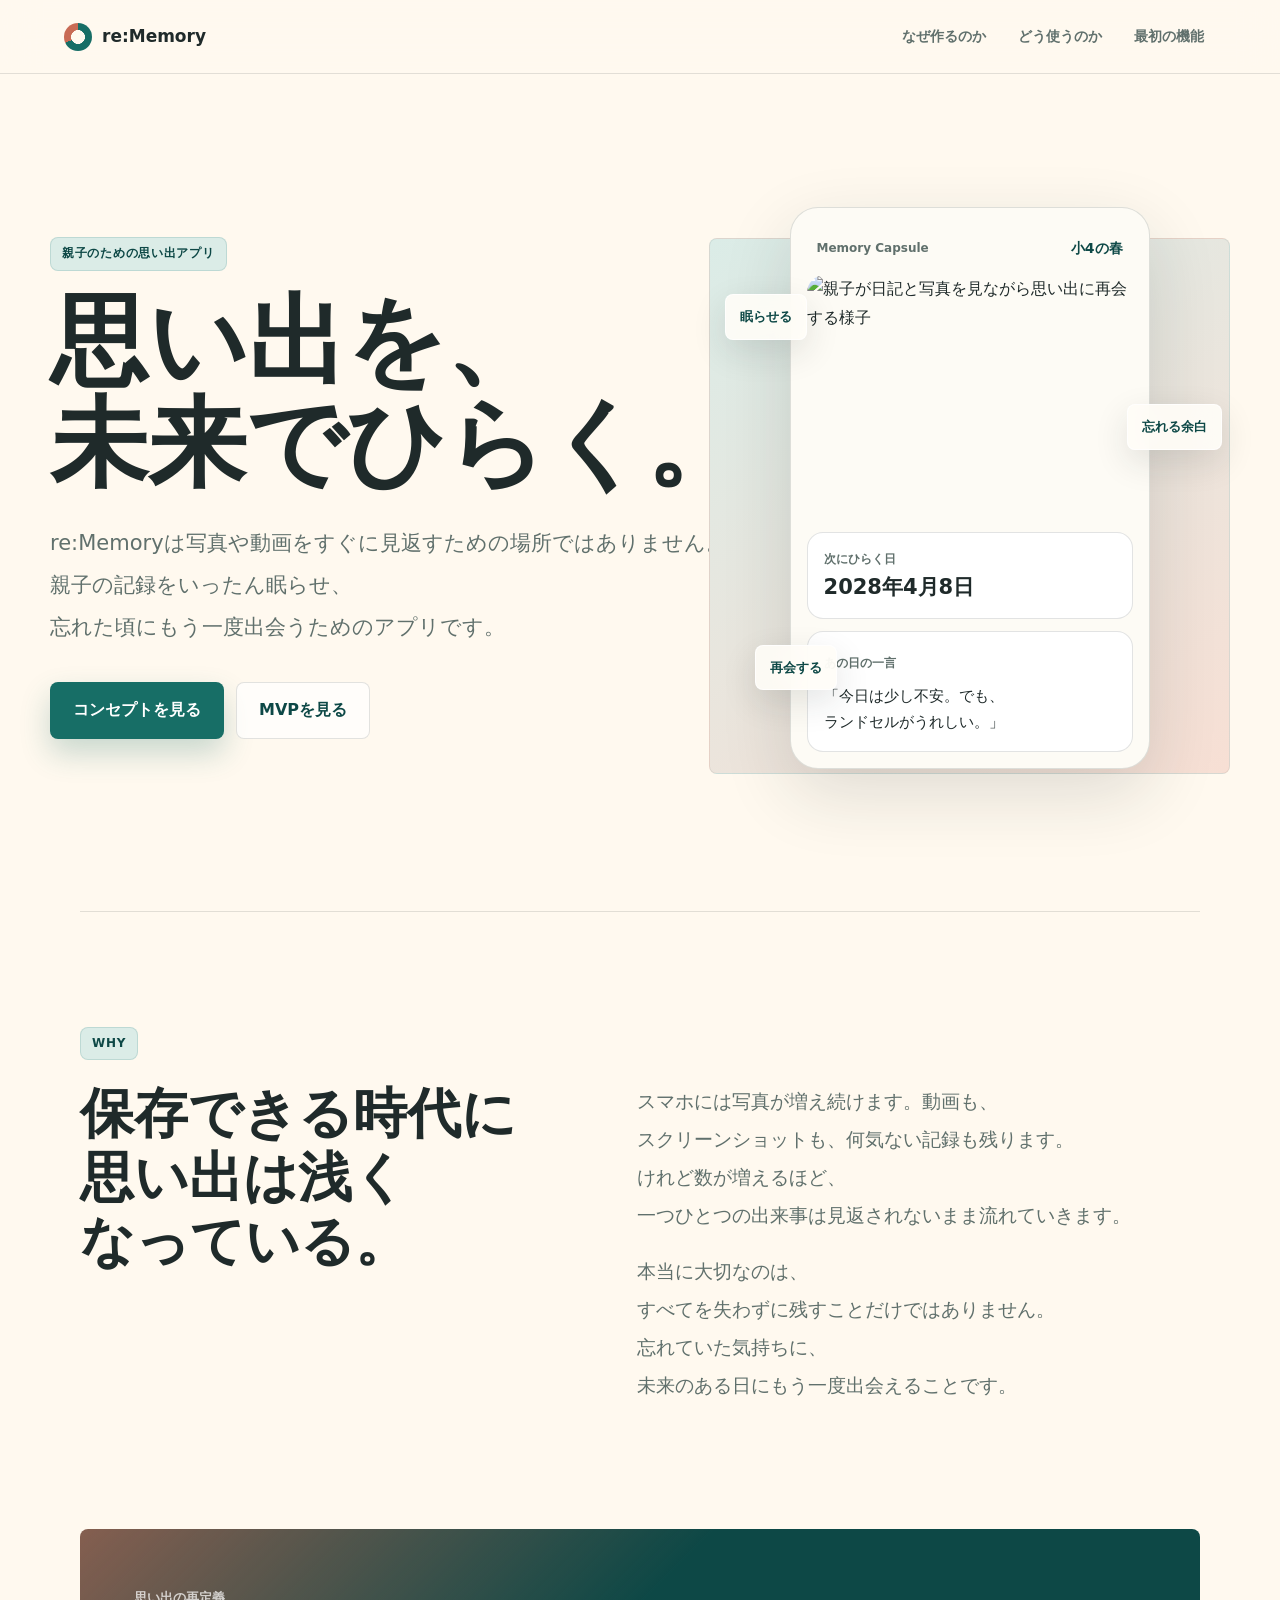
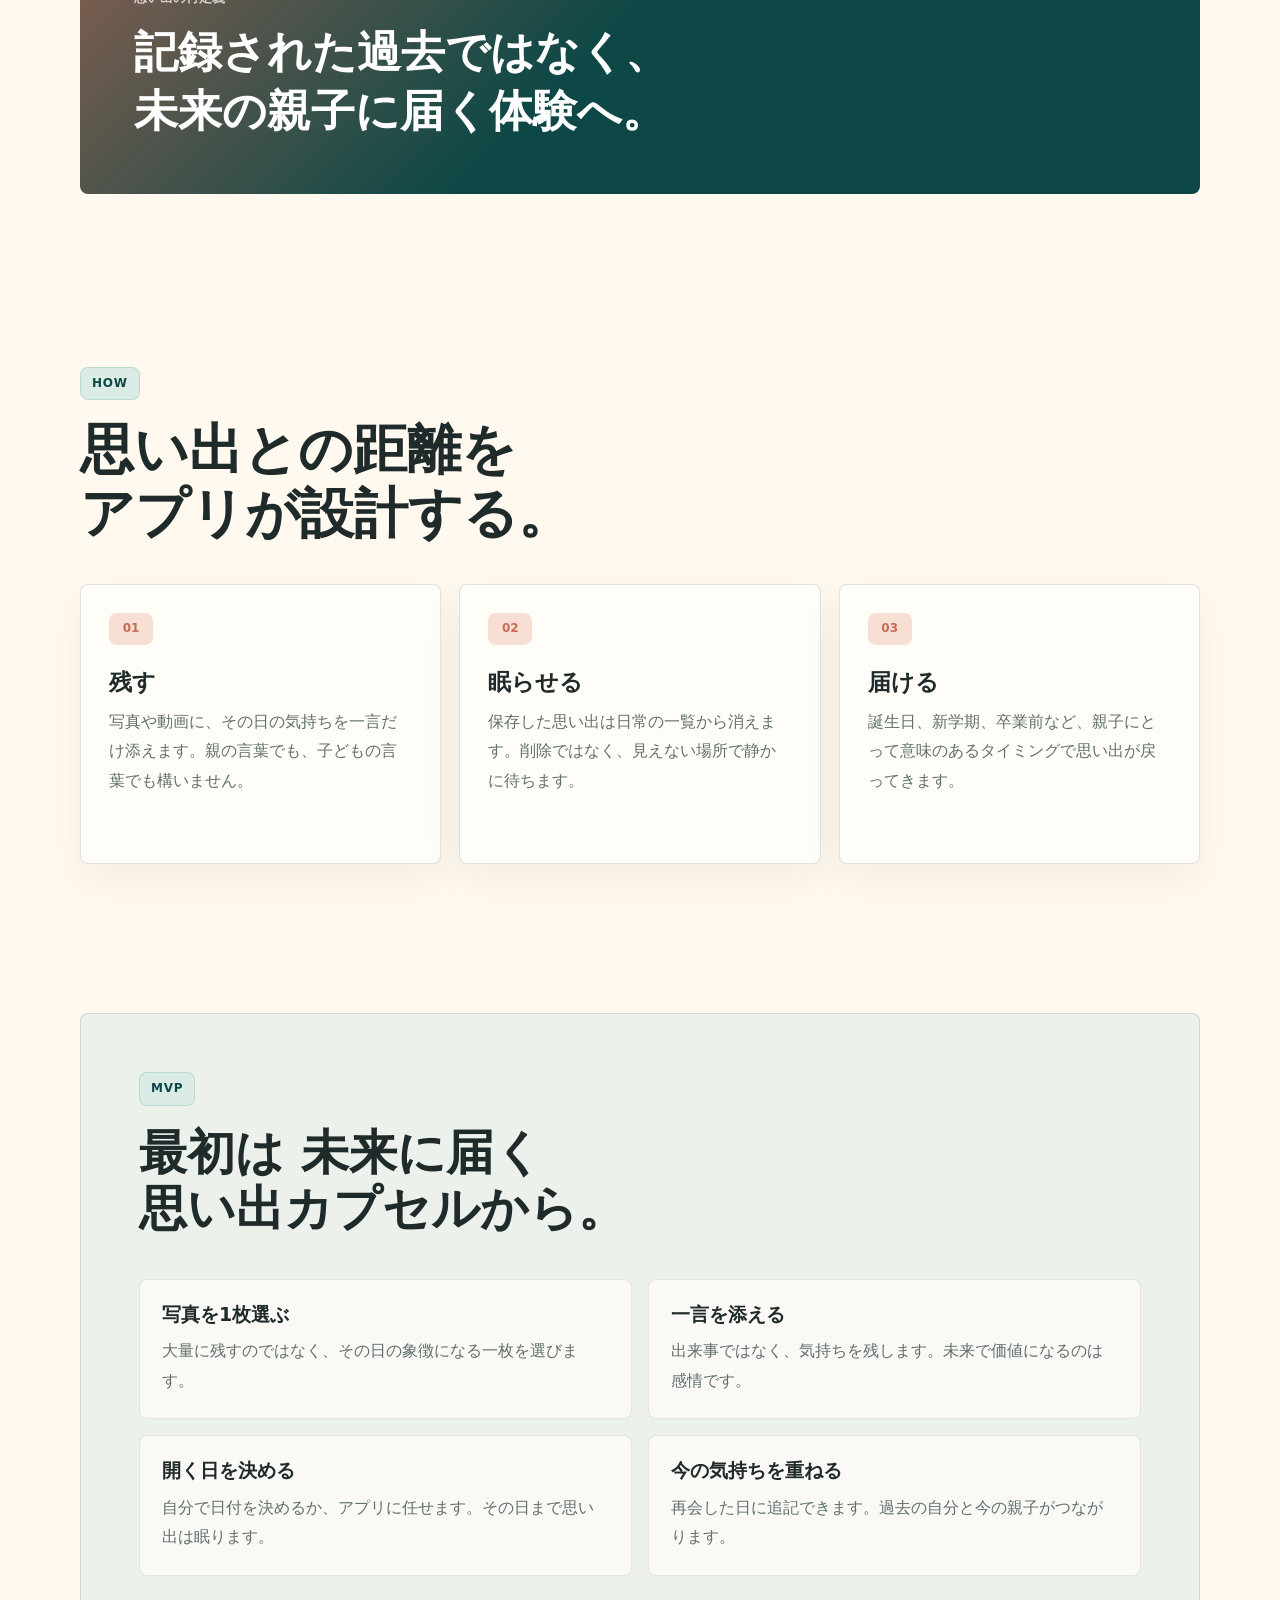
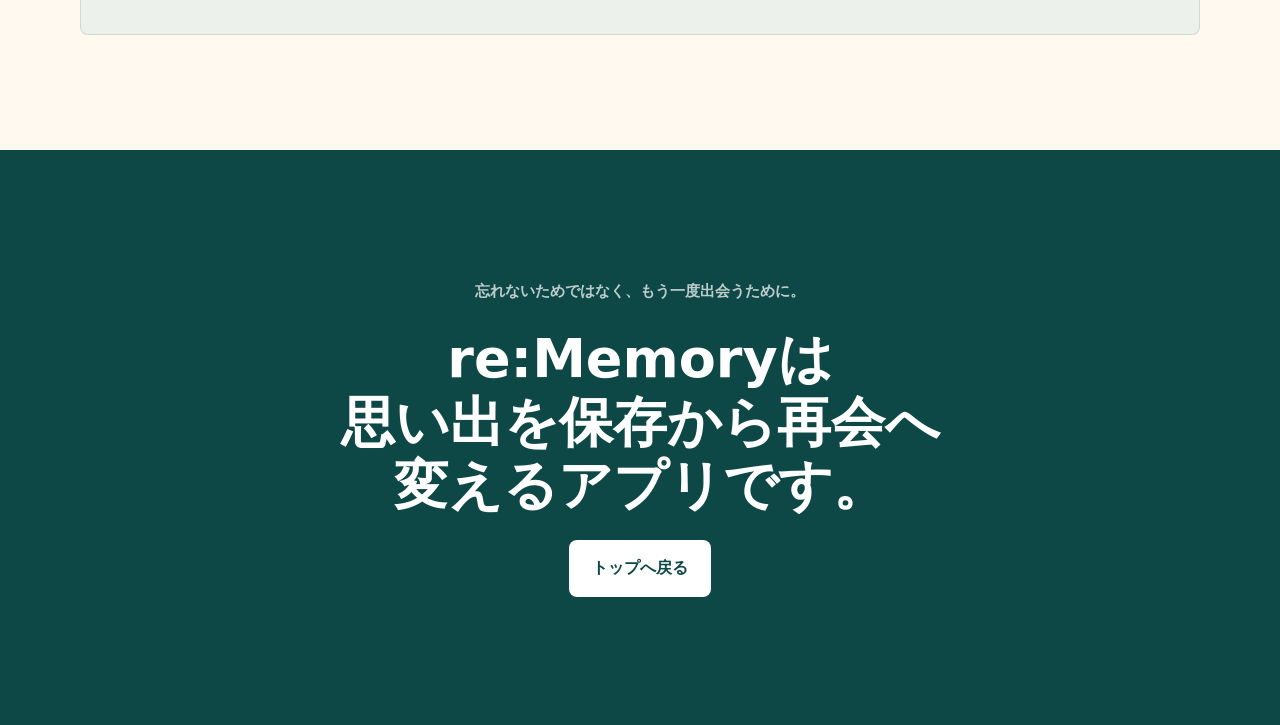
==== index.html @ 0f18cdf5 "Add files via upload" ====
﻿<!doctype html>
<html lang="ja">
  <head>
    <meta charset="utf-8">
    <meta name="viewport" content="width=device-width, initial-scale=1">
    <title>re:Memory | 思い出を、未来でひらく。</title>
    <meta
      name="description"
      content="re:Memoryは、親子の写真や言葉をいったん眠らせ、未来の節目に届ける思い出アプリです。"
    >
    <style>
:root {
  --ink: #1f2a2a;
  --sub: #60706c;
  --paper: #fff9ef;
  --milk: #fffdf8;
  --mist: #edf1eb;
  --line: rgba(31, 42, 42, 0.13);
  --green: #176e66;
  --green-deep: #0d4846;
  --green-soft: #dbece7;
  --clay: #c86b55;
  --clay-soft: #f7dfd4;
  --yellow: #f1c86b;
  --shadow: 0 24px 70px rgba(31, 42, 42, 0.14);
}

* {
  box-sizing: border-box;
}

html {
  scroll-behavior: smooth;
}

body {
  margin: 0;
  color: var(--ink);
  background: var(--paper);
  font-family:
    "Hiragino Kaku Gothic ProN",
    "Yu Gothic",
    "Meiryo",
    system-ui,
    sans-serif;
  line-height: 1.8;
}

a {
  color: inherit;
  text-decoration: none;
}

img {
  display: block;
  width: 100%;
}

p,
h1,
h2,
h3 {
  margin: 0;
  word-break: keep-all;
  line-break: strict;
}

.line {
  display: inline-block;
}

.header {
  position: sticky;
  top: 0;
  z-index: 20;
  display: flex;
  align-items: center;
  justify-content: space-between;
  gap: 24px;
  min-height: 72px;
  padding: 16px clamp(20px, 5vw, 64px);
  background: rgba(255, 249, 239, 0.88);
  border-bottom: 1px solid var(--line);
  backdrop-filter: blur(18px);
}

.logo {
  display: inline-flex;
  align-items: center;
  gap: 10px;
  font-size: 17px;
  font-weight: 850;
}

.logo-symbol {
  width: 28px;
  height: 28px;
  background:
    radial-gradient(circle at center, var(--paper) 34%, transparent 36%),
    conic-gradient(var(--green) 0 68%, var(--clay) 68% 100%);
  border-radius: 50%;
}

.nav {
  display: flex;
  gap: 8px;
  color: var(--sub);
  font-size: 14px;
  font-weight: 750;
}

.nav a {
  padding: 8px 12px;
  border-radius: 8px;
}

.nav a:hover {
  color: var(--green-deep);
  background: rgba(23, 110, 102, 0.08);
}

.hero {
  display: grid;
  grid-template-columns: minmax(0, 0.95fr) minmax(360px, 0.85fr);
  gap: clamp(42px, 6vw, 88px);
  align-items: center;
  width: min(1180px, calc(100% - 40px));
  min-height: calc(100vh - 72px);
  margin: 0 auto;
  padding: clamp(54px, 8vw, 94px) 0 clamp(72px, 8vw, 108px);
}

.hero-copy {
  max-width: 720px;
}

.tagline,
.section-label {
  display: inline-flex;
  align-items: center;
  width: fit-content;
  min-height: 32px;
  padding: 5px 11px;
  color: var(--green-deep);
  background: var(--green-soft);
  border: 1px solid rgba(23, 110, 102, 0.15);
  border-radius: 8px;
  font-size: 12px;
  font-weight: 850;
  letter-spacing: 0.06em;
  text-transform: uppercase;
}

h1 {
  max-width: 760px;
  margin-top: 20px;
  font-size: clamp(48px, 8vw, 98px);
  line-height: 1.04;
  letter-spacing: 0;
}

.lead {
  max-width: 660px;
  margin-top: 28px;
  color: var(--sub);
  font-size: clamp(17px, 2vw, 21px);
  line-height: 2;
  text-wrap: pretty;
}

.actions {
  display: flex;
  flex-wrap: wrap;
  gap: 12px;
  margin-top: 34px;
}

.button {
  display: inline-flex;
  align-items: center;
  justify-content: center;
  min-height: 52px;
  padding: 13px 22px;
  border: 1px solid transparent;
  border-radius: 8px;
  font-weight: 850;
  transition: transform 160ms ease, background 160ms ease, border-color 160ms ease;
}

.button:hover {
  transform: translateY(-1px);
}

.button.primary {
  color: white;
  background: var(--green);
  box-shadow: 0 14px 30px rgba(23, 110, 102, 0.24);
}

.button.primary:hover {
  background: var(--green-deep);
}

.button.ghost {
  color: var(--green-deep);
  background: rgba(255, 255, 255, 0.7);
  border-color: var(--line);
}

.app-preview {
  position: relative;
  display: grid;
  place-items: center;
  min-height: 640px;
}

.app-preview::before {
  position: absolute;
  inset: 70px 0 34px;
  content: "";
  background: linear-gradient(145deg, var(--green-soft), var(--clay-soft));
  border: 1px solid rgba(31, 42, 42, 0.08);
  border-radius: 8px;
}

.phone {
  position: relative;
  z-index: 2;
  width: min(360px, 88vw);
  padding: 16px;
  background: #fdfbf5;
  border: 1px solid rgba(31, 42, 42, 0.14);
  border-radius: 28px;
  box-shadow: var(--shadow);
}

.phone-top {
  display: flex;
  align-items: center;
  justify-content: space-between;
  gap: 12px;
  padding: 12px 10px 14px;
}

.phone-top span {
  color: var(--sub);
  font-size: 12px;
  font-weight: 800;
}

.phone-top strong {
  color: var(--green-deep);
  font-size: 14px;
}

.photo-card img {
  aspect-ratio: 4 / 3;
  object-fit: cover;
  border-radius: 18px;
}

.capsule-card,
.message-card {
  margin-top: 12px;
  padding: 16px;
  background: white;
  border: 1px solid var(--line);
  border-radius: 16px;
}

.capsule-card p,
.message-card span {
  color: var(--sub);
  font-size: 12px;
  font-weight: 800;
}

.capsule-card strong {
  display: block;
  margin-top: 4px;
  color: var(--ink);
  font-size: 21px;
  line-height: 1.3;
}

.message-card p {
  margin-top: 8px;
  color: var(--ink);
  font-size: 15px;
  line-height: 1.7;
}

.floating-label {
  position: absolute;
  z-index: 3;
  padding: 10px 14px;
  background: rgba(255, 253, 248, 0.9);
  border: 1px solid rgba(255, 255, 255, 0.8);
  border-radius: 8px;
  box-shadow: 0 12px 34px rgba(31, 42, 42, 0.12);
  color: var(--green-deep);
  font-size: 13px;
  font-weight: 850;
  backdrop-filter: blur(14px);
}

.label-one {
  top: 126px;
  left: 16px;
}

.label-two {
  right: 8px;
  top: 236px;
}

.label-three {
  left: 46px;
  bottom: 118px;
}

.section {
  width: min(1120px, calc(100% - 40px));
  margin: 0 auto;
  padding: clamp(76px, 9vw, 120px) 0;
}

.why {
  border-top: 1px solid var(--line);
  padding-bottom: clamp(70px, 8vw, 104px);
}

.two-column {
  display: grid;
  grid-template-columns: minmax(0, 0.92fr) minmax(340px, 1.08fr);
  gap: clamp(40px, 6vw, 92px);
  margin-top: 22px;
}

h2 {
  font-size: clamp(34px, 4.4vw, 54px);
  line-height: 1.18;
  letter-spacing: 0;
  max-width: 920px;
}

.two-column h2 {
  max-width: 560px;
}

.body-copy {
  display: grid;
  gap: 18px;
  color: var(--sub);
  font-size: clamp(16px, 1.9vw, 19px);
  line-height: 2;
}

.statement {
  padding: clamp(10px, 3vw, 22px) clamp(20px, 5vw, 64px) clamp(36px, 6vw, 70px);
}

.statement-inner {
  width: min(1120px, 100%);
  margin: 0 auto;
  padding: clamp(34px, 5vw, 54px);
  color: white;
  background:
    linear-gradient(135deg, rgba(200, 107, 85, 0.64), rgba(13, 72, 70, 0) 46%),
    var(--green-deep);
  border-radius: 8px;
}

.statement-inner span {
  color: rgba(255, 255, 255, 0.72);
  font-size: 13px;
  font-weight: 850;
}

.statement-inner p {
  max-width: 900px;
  margin-top: 10px;
  font-size: clamp(26px, 4vw, 44px);
  line-height: 1.35;
  font-weight: 850;
}

.section-heading {
  max-width: 800px;
}

.how {
  padding-top: clamp(70px, 8vw, 110px);
  padding-bottom: clamp(78px, 9vw, 124px);
}

.section-heading h2 {
  margin-top: 18px;
}

.flow {
  display: grid;
  grid-template-columns: repeat(3, minmax(0, 1fr));
  gap: 18px;
  margin-top: 38px;
}

.flow article {
  min-height: 280px;
  padding: 28px;
  background: var(--milk);
  border: 1px solid var(--line);
  border-radius: 8px;
  box-shadow: 0 16px 42px rgba(31, 42, 42, 0.06);
}

.flow article span {
  display: inline-grid;
  place-items: center;
  width: 44px;
  height: 32px;
  color: var(--clay);
  background: var(--clay-soft);
  border-radius: 8px;
  font-size: 12px;
  font-weight: 900;
}

h3 {
  margin-top: 22px;
  font-size: 23px;
  line-height: 1.35;
}

.flow p,
.mvp-list p {
  margin-top: 10px;
  color: var(--sub);
  font-size: 15.5px;
  line-height: 1.9;
  word-break: normal;
  overflow-wrap: anywhere;
  line-break: auto;
}

.mvp {
  padding-top: clamp(8px, 3vw, 34px);
  padding-bottom: clamp(82px, 9vw, 126px);
}

.mvp-panel {
  display: grid;
  grid-template-columns: 1fr;
  gap: clamp(26px, 4vw, 42px);
  padding: clamp(34px, 5vw, 58px);
  background: var(--mist);
  border: 1px solid var(--line);
  border-radius: 8px;
  align-items: start;
}

.mvp-panel h2 {
  margin-top: 18px;
  font-size: clamp(32px, 4.2vw, 48px);
  max-width: 780px;
}

.mvp-list {
  display: grid;
  grid-template-columns: repeat(2, minmax(0, 1fr));
  gap: 16px;
}

.mvp-list div {
  min-width: 0;
  padding: 22px;
  background: rgba(255, 253, 248, 0.72);
  border: 1px solid rgba(31, 42, 42, 0.1);
  border-radius: 8px;
}

.mvp-list h3 {
  margin-top: 0;
  font-size: 19px;
  word-break: normal;
  overflow-wrap: anywhere;
}

.closing {
  display: grid;
  justify-items: center;
  gap: 22px;
  padding: clamp(78px, 10vw, 132px) 20px;
  text-align: center;
  background: var(--green-deep);
  color: white;
}

.closing p {
  color: rgba(255, 255, 255, 0.72);
  font-size: 15px;
  font-weight: 850;
}

.closing h2 {
  max-width: 980px;
  text-wrap: balance;
}

.closing .button.primary {
  color: var(--green-deep);
  background: white;
  box-shadow: none;
}

@media (max-width: 920px) {
  .header {
    position: static;
  }

  .hero,
  .two-column,
  .mvp-panel {
    grid-template-columns: 1fr;
  }

  .hero {
    min-height: auto;
  }

  .app-preview {
    min-height: 590px;
  }

  .flow,
  .mvp-list {
    grid-template-columns: 1fr;
  }

  .statement-inner,
  .mvp-panel {
    padding: 30px 22px;
  }

  .flow article {
    min-height: auto;
  }
}

@media (max-width: 1120px) {
  .mvp-panel {
    grid-template-columns: 1fr;
  }

  .mvp-list {
    grid-template-columns: repeat(2, minmax(0, 1fr));
  }
}

@media (max-width: 640px) {
  .header {
    align-items: flex-start;
    flex-direction: column;
  }

  .nav {
    width: 100%;
    justify-content: space-between;
    gap: 6px;
    font-size: 12px;
  }

  .nav a {
    padding: 6px 0;
  }

  h1 {
    font-size: clamp(44px, 14vw, 64px);
  }

  .actions,
  .button {
    width: 100%;
  }

  .app-preview {
    min-height: auto;
    padding: 36px 0;
  }

  .app-preview::before,
  .floating-label {
    display: none;
  }

  .phone {
    width: 100%;
    border-radius: 22px;
  }

  .line {
    display: inline;
  }
}

    </style>
  </head>
  <body>
    <header class="header">
      <a class="logo" href="#top" aria-label="re:Memory トップへ">
        <span class="logo-symbol" aria-hidden="true"></span>
        <span>re:Memory</span>
      </a>
      <nav class="nav" aria-label="ページ内ナビゲーション">
        <a href="#why">なぜ作るのか</a>
        <a href="#how">どう使うのか</a>
        <a href="#mvp">最初の機能</a>
      </nav>
    </header>

    <main id="top">
      <section class="hero">
        <div class="hero-copy">
          <p class="tagline">親子のための思い出アプリ</p>
          <h1>思い出を、未来でひらく。</h1>
          <p class="lead">
            re:Memoryは写真や動画をすぐに見返すための場所ではありません。
            親子の記録をいったん眠らせ、忘れた頃にもう一度出会うためのアプリです。
          </p>
          <div class="actions">
            <a class="button primary" href="#why">コンセプトを見る</a>
            <a class="button ghost" href="#mvp">MVPを見る</a>
          </div>
        </div>

        <div class="app-preview" aria-label="re:Memoryのアプリ画面イメージ">
          <div class="phone">
            <div class="phone-top">
              <span>Memory Capsule</span>
              <strong>小4の春</strong>
            </div>
            <div class="photo-card">
              <img src="./assets/memory-hero.png" alt="親子が日記と写真を見ながら思い出に再会する様子">
            </div>
            <div class="capsule-card">
              <p>次にひらく日</p>
              <strong>2028年4月8日</strong>
            </div>
            <div class="message-card">
              <span>あの日の一言</span>
              <p>「今日は少し不安。でも、ランドセルがうれしい。」</p>
            </div>
          </div>
          <div class="floating-label label-one">眠らせる</div>
          <div class="floating-label label-two">忘れる余白</div>
          <div class="floating-label label-three">再会する</div>
        </div>
      </section>

      <section id="why" class="section why">
        <div class="section-label">Why</div>
        <div class="two-column">
          <h2>
            <span class="line">保存できる時代に</span>
            <span class="line">思い出は浅く</span>
            <span class="line">なっている。</span>
          </h2>
          <div class="body-copy">
            <p>
              スマホには写真が増え続けます。動画も、スクリーンショットも、何気ない記録も残ります。
              けれど数が増えるほど、一つひとつの出来事は見返されないまま流れていきます。
            </p>
            <p>
              本当に大切なのは、すべてを失わずに残すことだけではありません。
              忘れていた気持ちに、未来のある日にもう一度出会えることです。
            </p>
          </div>
        </div>
      </section>

      <section class="statement">
        <div class="statement-inner">
          <span>思い出の再定義</span>
          <p>記録された過去ではなく、未来の親子に届く体験へ。</p>
        </div>
      </section>

      <section id="how" class="section how">
        <div class="section-heading">
          <div class="section-label">How</div>
          <h2>
            <span class="line">思い出との距離を</span>
            <span class="line">アプリが設計する。</span>
          </h2>
        </div>
        <div class="flow">
          <article>
            <span>01</span>
            <h3>残す</h3>
            <p>写真や動画に、その日の気持ちを一言だけ添えます。親の言葉でも、子どもの言葉でも構いません。</p>
          </article>
          <article>
            <span>02</span>
            <h3>眠らせる</h3>
            <p>保存した思い出は日常の一覧から消えます。削除ではなく、見えない場所で静かに待ちます。</p>
          </article>
          <article>
            <span>03</span>
            <h3>届ける</h3>
            <p>誕生日、新学期、卒業前など、親子にとって意味のあるタイミングで思い出が戻ってきます。</p>
          </article>
        </div>
      </section>

      <section id="mvp" class="section mvp">
        <div class="mvp-panel">
          <div>
            <div class="section-label">MVP</div>
            <h2>
              <span class="line">最初は</span>
              <span class="line">未来に届く</span>
              <span class="line">思い出カプセルから。</span>
            </h2>
          </div>
          <div class="mvp-list">
            <div>
              <h3>写真を1枚選ぶ</h3>
              <p>大量に残すのではなく、その日の象徴になる一枚を選びます。</p>
            </div>
            <div>
              <h3>一言を添える</h3>
              <p>出来事ではなく、気持ちを残します。未来で価値になるのは感情です。</p>
            </div>
            <div>
              <h3>開く日を決める</h3>
              <p>自分で日付を決めるか、アプリに任せます。その日まで思い出は眠ります。</p>
            </div>
            <div>
              <h3>今の気持ちを重ねる</h3>
              <p>再会した日に追記できます。過去の自分と今の親子がつながります。</p>
            </div>
          </div>
        </div>
      </section>

      <section class="closing">
        <p>忘れないためではなく、もう一度出会うために。</p>
        <h2>
          <span class="line">re:Memoryは</span>
          <span class="line">思い出を保存から再会へ</span>
          <span class="line">変えるアプリです。</span>
        </h2>
        <a class="button primary" href="#top">トップへ戻る</a>
      </section>
    </main>
  </body>
</html>
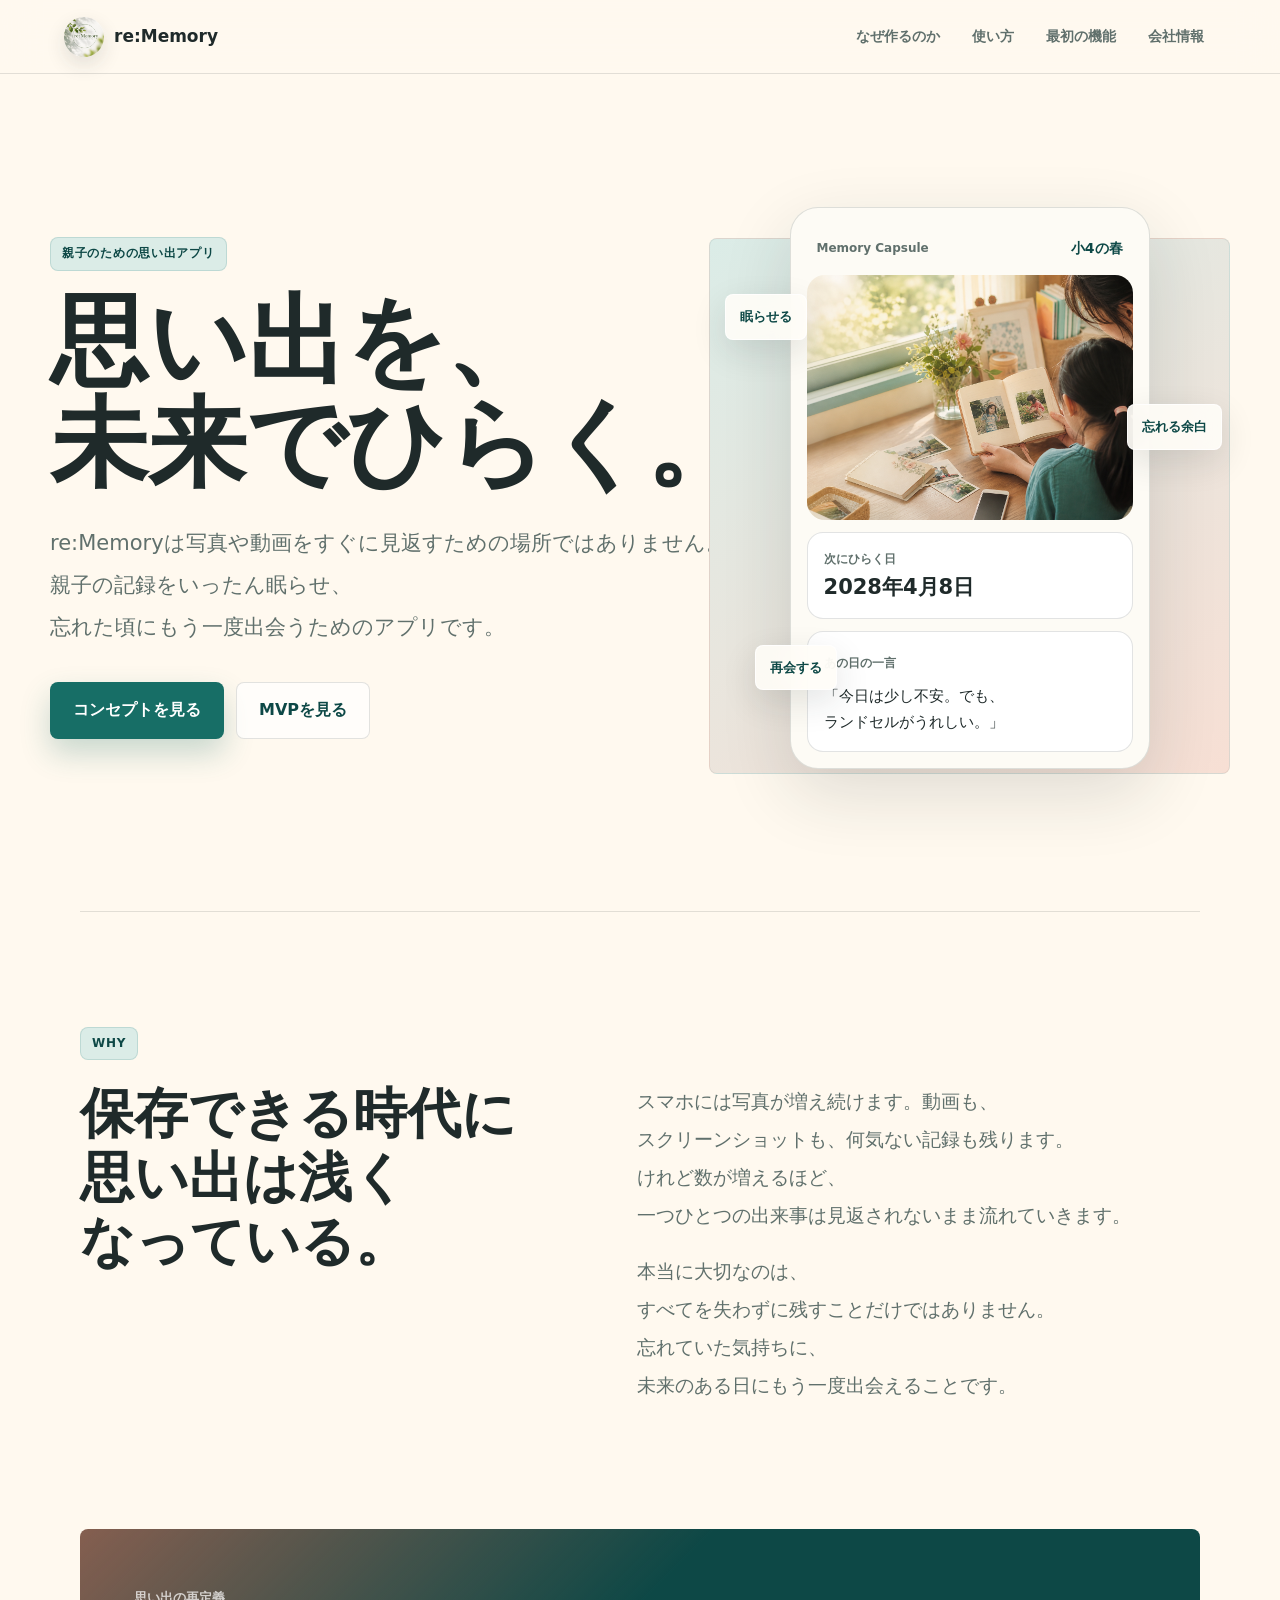
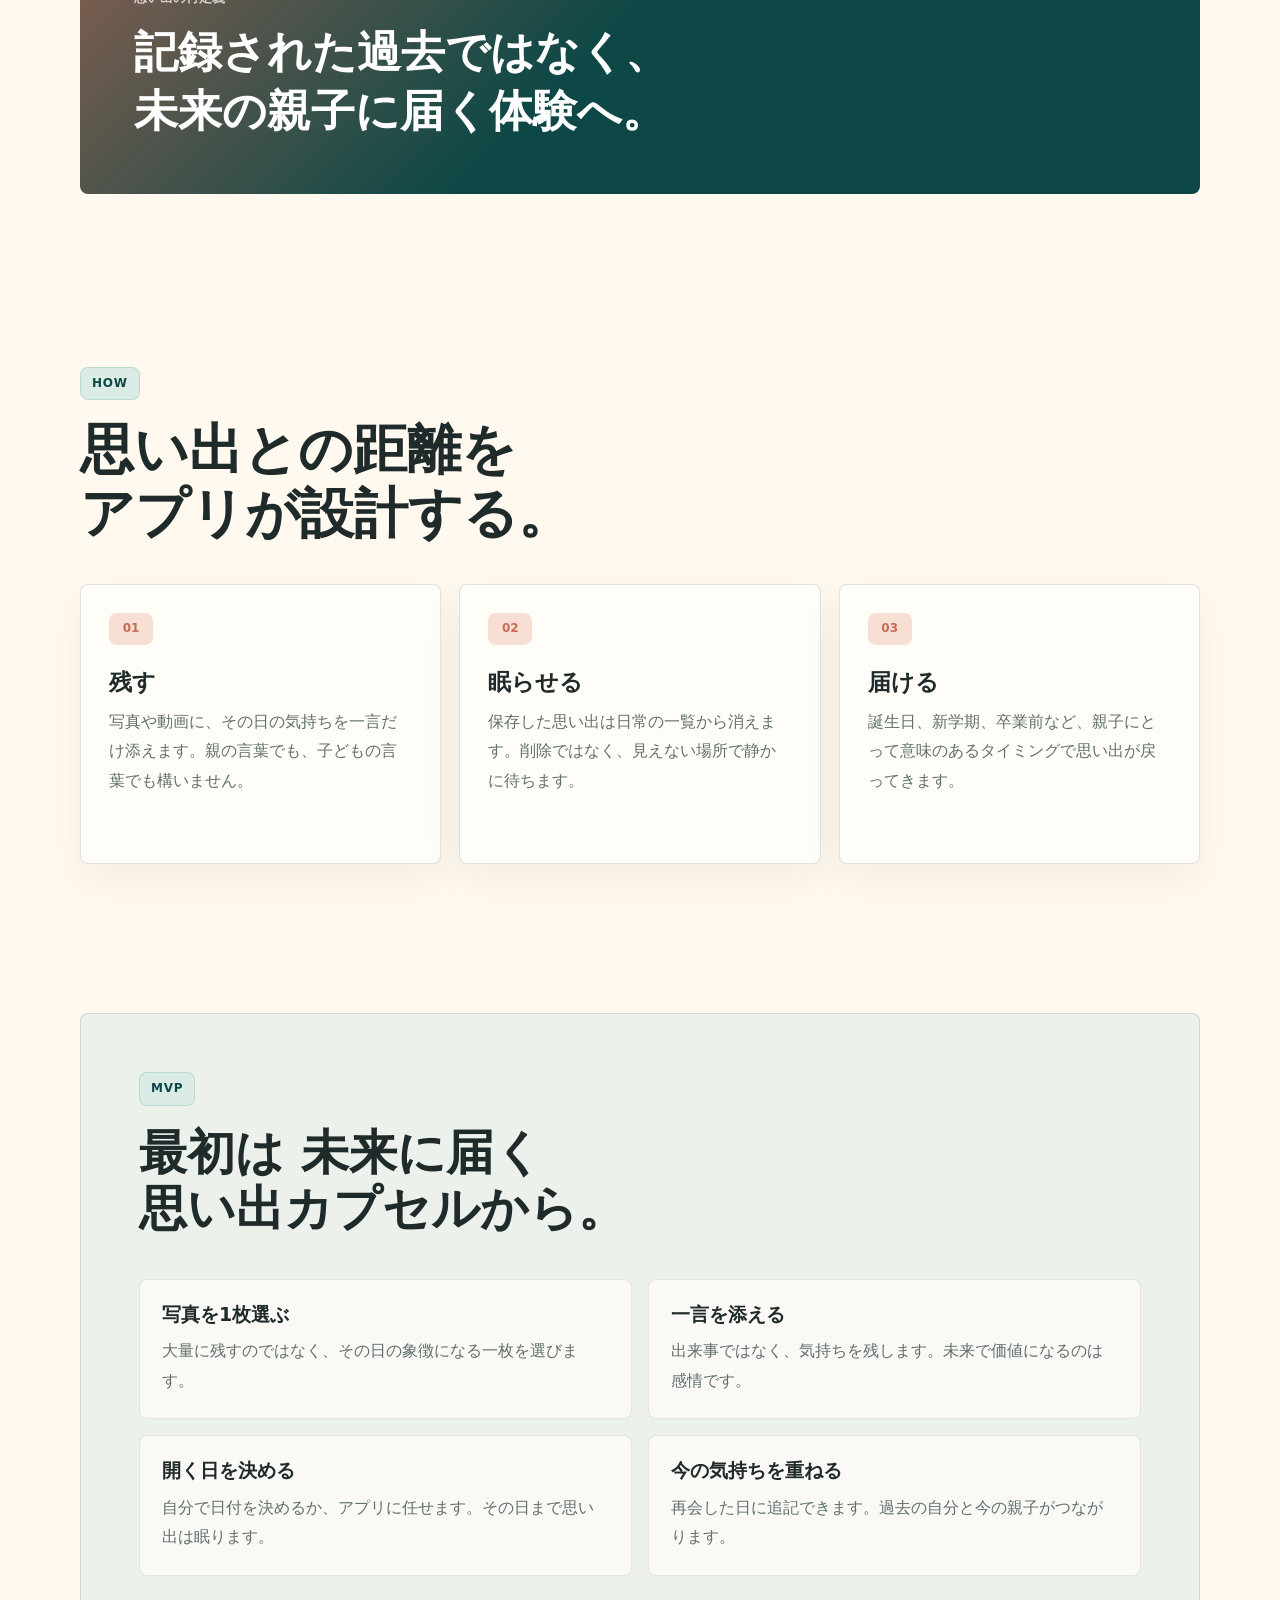
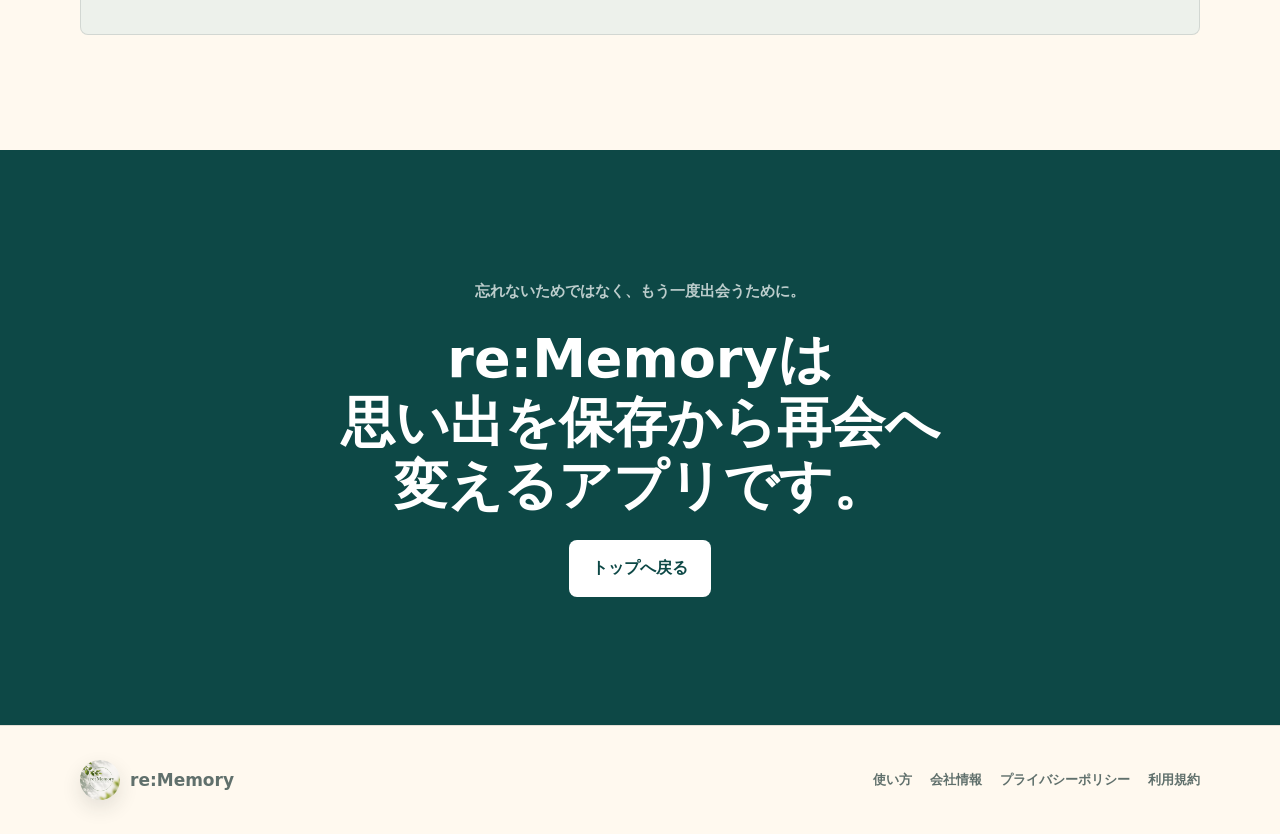
==== commit fd215129: "Add supporting LP pages" ====
--- a/index.html
+++ b/index.html
@@ -8,7 +8,8 @@
       name="description"
       content="re:Memoryは、親子の写真や言葉をいったん眠らせ、未来の節目に届ける思い出アプリです。"
     >
-    <style>
+    <link rel="icon" href="./assets/logo.png">
+    <style>
 :root {
   --ink: #1f2a2a;
   --sub: #60706c;
@@ -92,13 +93,12 @@
   font-weight: 850;
 }
 
-.logo-symbol {
-  width: 28px;
-  height: 28px;
-  background:
-    radial-gradient(circle at center, var(--paper) 34%, transparent 36%),
-    conic-gradient(var(--green) 0 68%, var(--clay) 68% 100%);
+.logo img {
+  width: 40px;
+  height: 40px;
+  object-fit: cover;
   border-radius: 50%;
+  box-shadow: 0 8px 20px rgba(31, 42, 42, 0.12);
 }
 
 .nav {
@@ -513,6 +513,34 @@
   box-shadow: none;
 }
 
+.site-footer {
+  padding: 34px clamp(20px, 5vw, 64px);
+  color: var(--sub);
+  background: var(--paper);
+  border-top: 1px solid var(--line);
+}
+
+.footer-inner {
+  display: flex;
+  align-items: center;
+  justify-content: space-between;
+  gap: 20px;
+  width: min(1120px, 100%);
+  margin: 0 auto;
+}
+
+.footer-links {
+  display: flex;
+  flex-wrap: wrap;
+  gap: 14px 18px;
+  font-size: 13px;
+  font-weight: 750;
+}
+
+.footer-links a:hover {
+  color: var(--green-deep);
+}
+
 @media (max-width: 920px) {
   .header {
     position: static;
@@ -535,6 +563,11 @@
   .flow,
   .mvp-list {
     grid-template-columns: 1fr;
+  }
+
+  .footer-inner {
+    align-items: flex-start;
+    flex-direction: column;
   }
 
   .statement-inner,
@@ -608,13 +641,14 @@
   <body>
     <header class="header">
       <a class="logo" href="#top" aria-label="re:Memory トップへ">
-        <span class="logo-symbol" aria-hidden="true"></span>
+        <img src="./assets/logo.png" alt="" aria-hidden="true">
         <span>re:Memory</span>
       </a>
       <nav class="nav" aria-label="ページ内ナビゲーション">
         <a href="#why">なぜ作るのか</a>
-        <a href="#how">どう使うのか</a>
+        <a href="guide.html">使い方</a>
         <a href="#mvp">最初の機能</a>
+        <a href="company.html">会社情報</a>
       </nav>
     </header>
 
@@ -640,7 +674,7 @@
               <strong>小4の春</strong>
             </div>
             <div class="photo-card">
-              <img src="./assets/memory-hero.png" alt="親子が日記と写真を見ながら思い出に再会する様子">
+              <img src="[data-uri]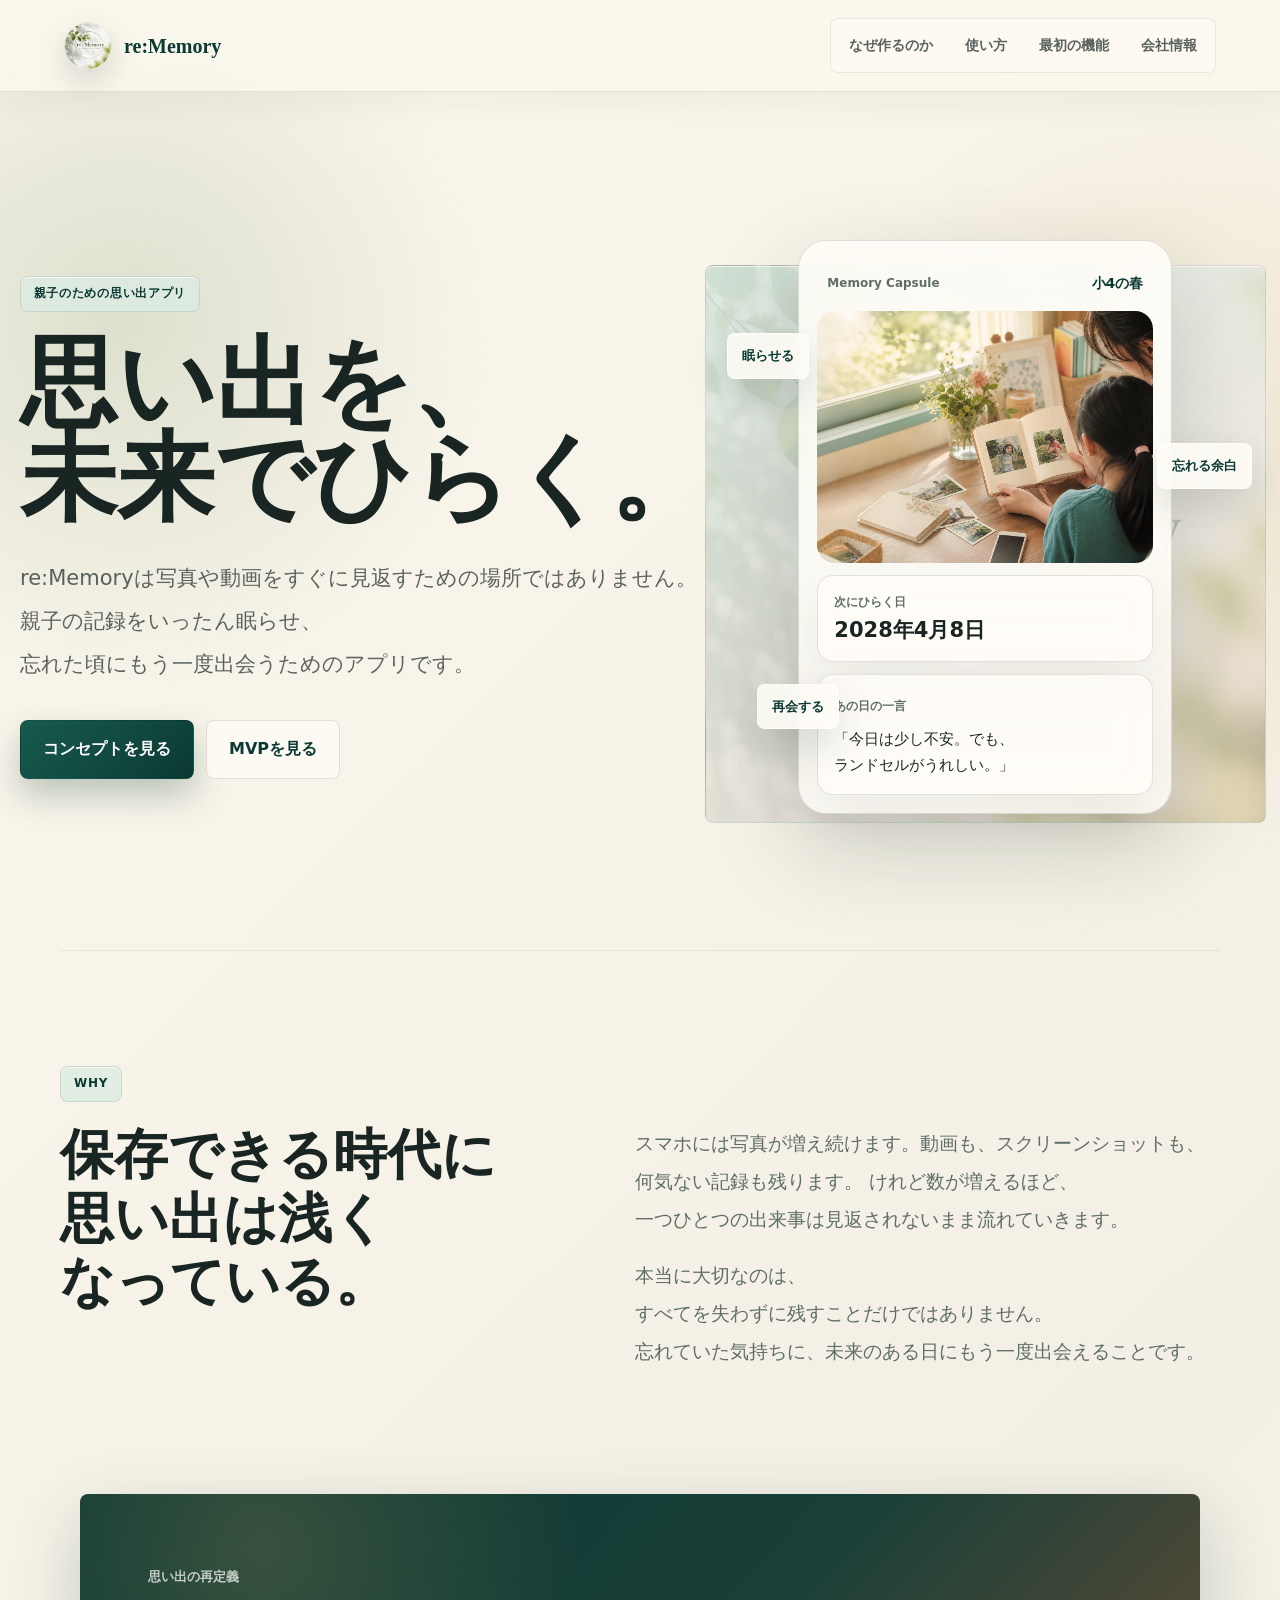
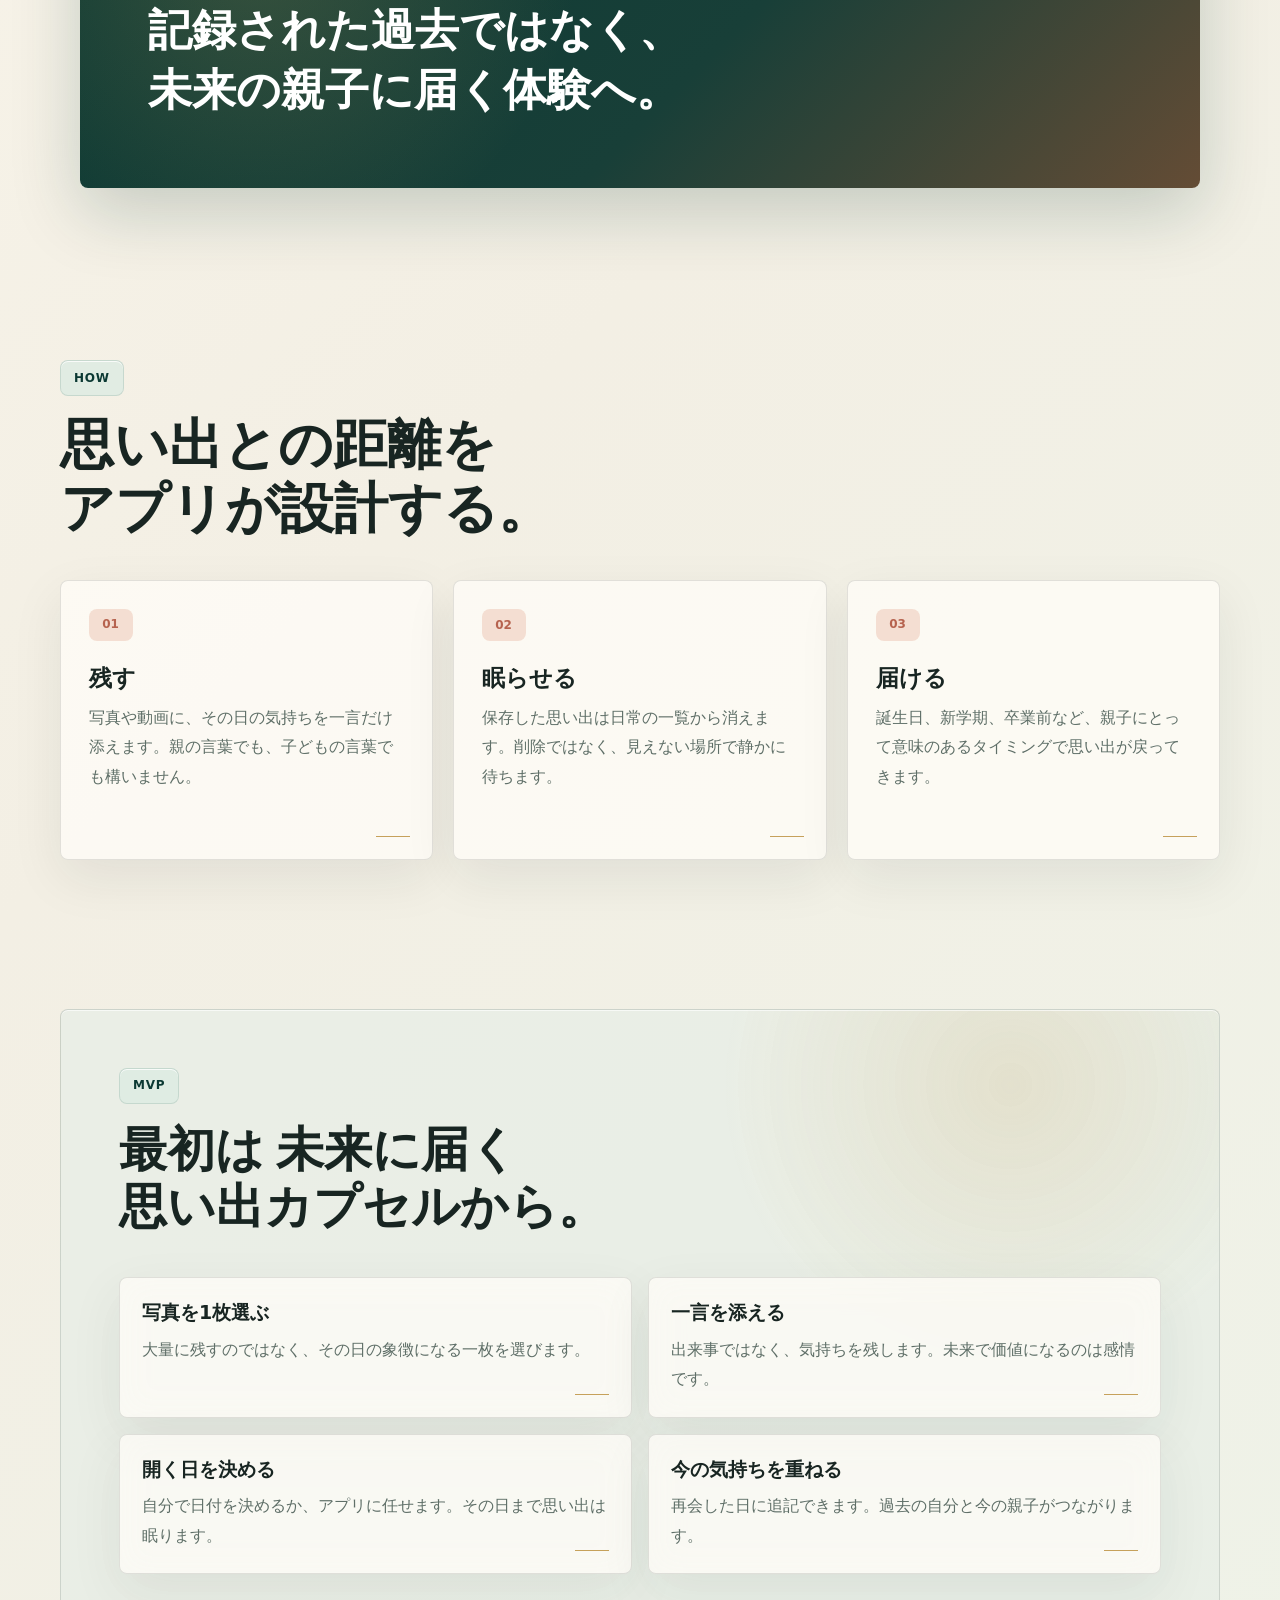
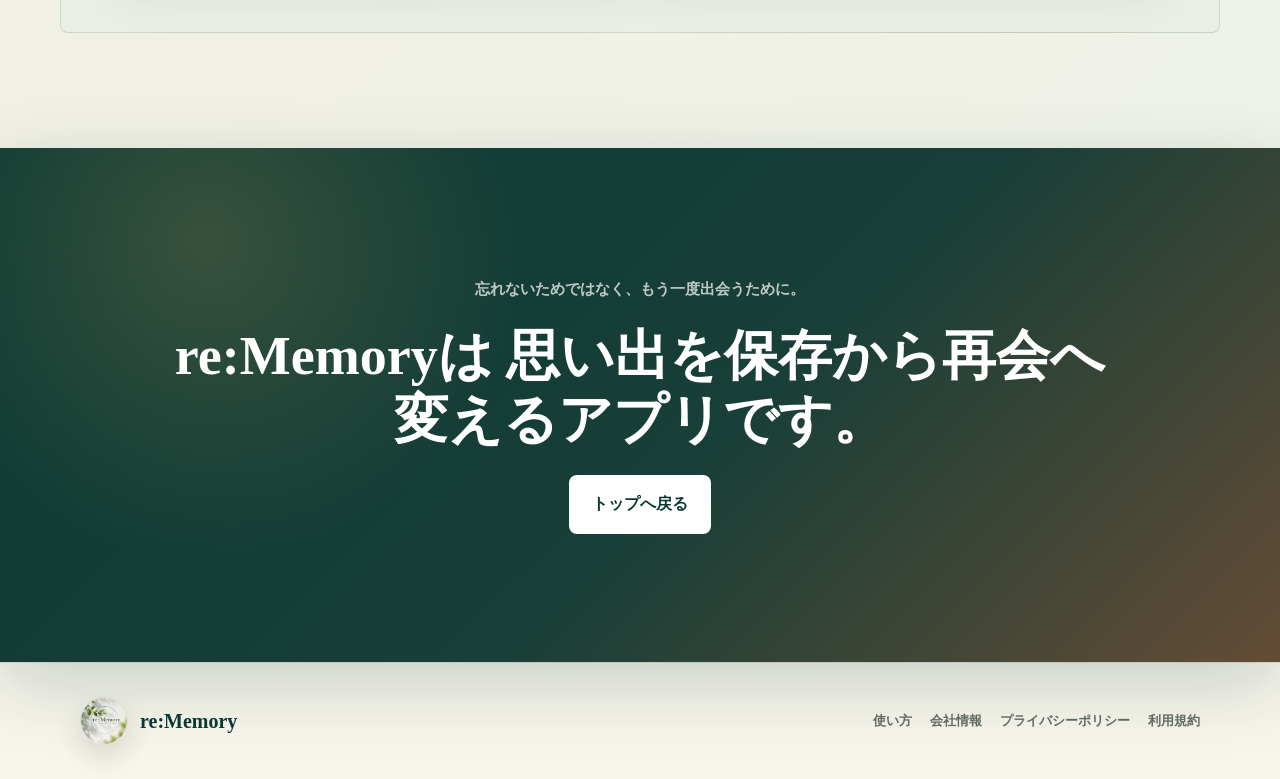
==== commit 24886a6b: "Refine LP visual design" ====
--- a/index.html
+++ b/index.html
@@ -637,6 +637,7 @@
 }
 
     </style>
+    <link rel="stylesheet" href="./assets/premium.css">
   </head>
   <body>
     <header class="header">
--- a/assets/premium.css
+++ b/assets/premium.css
@@ -0,0 +1,364 @@
+:root {
+  --ink: #182522;
+  --sub: #5f6f68;
+  --paper: #fbf7ed;
+  --milk: rgba(255, 253, 247, 0.82);
+  --mist: #e8eee7;
+  --line: rgba(25, 43, 38, 0.14);
+  --green: #174f43;
+  --green-deep: #0b3933;
+  --green-soft: #dcebe3;
+  --clay: #b6634f;
+  --clay-soft: #f4ded2;
+  --gold: #c6a15b;
+  --shadow: 0 30px 80px rgba(24, 37, 34, 0.14);
+  --serif: "Yu Mincho", "Hiragino Mincho ProN", "YuMincho", "Times New Roman", serif;
+  --sans: "Hiragino Kaku Gothic ProN", "Yu Gothic", "Meiryo", system-ui, sans-serif;
+}
+
+html {
+  background: #f8f3e8;
+}
+
+body {
+  position: relative;
+  min-height: 100vh;
+  color: var(--ink);
+  background:
+    radial-gradient(circle at 9% 8%, rgba(120, 146, 103, 0.22), transparent 24rem),
+    radial-gradient(circle at 92% 12%, rgba(198, 161, 91, 0.16), transparent 25rem),
+    linear-gradient(135deg, #fbf7ed 0%, #f3efe4 48%, #edf3e9 100%);
+  font-family: var(--sans);
+}
+
+body::before {
+  position: fixed;
+  inset: 0;
+  z-index: -1;
+  pointer-events: none;
+  content: "";
+  background-image:
+    linear-gradient(rgba(24, 37, 34, 0.035) 1px, transparent 1px),
+    linear-gradient(90deg, rgba(24, 37, 34, 0.025) 1px, transparent 1px);
+  background-size: 44px 44px;
+  mask-image: linear-gradient(to bottom, rgba(0, 0, 0, 0.52), transparent 72%);
+}
+
+.header {
+  min-height: 82px;
+  padding: 18px clamp(20px, 5vw, 72px);
+  background: rgba(251, 247, 237, 0.76);
+  border-bottom: 1px solid rgba(25, 43, 38, 0.1);
+  box-shadow: 0 10px 34px rgba(24, 37, 34, 0.05);
+}
+
+.logo {
+  gap: 12px;
+  color: var(--green-deep);
+  font-family: var(--serif);
+  font-size: 20px;
+  font-weight: 700;
+  letter-spacing: 0;
+}
+
+.logo img {
+  width: 48px;
+  height: 48px;
+  border: 1px solid rgba(24, 37, 34, 0.08);
+  box-shadow: 0 12px 28px rgba(24, 37, 34, 0.14);
+}
+
+.nav {
+  gap: 6px;
+  padding: 5px;
+  background: rgba(255, 253, 247, 0.56);
+  border: 1px solid rgba(25, 43, 38, 0.09);
+  border-radius: 8px;
+}
+
+.nav a {
+  padding: 9px 13px;
+  color: rgba(24, 37, 34, 0.72);
+  border-radius: 6px;
+}
+
+.nav a:hover,
+.nav a[aria-current="page"] {
+  color: var(--green-deep);
+  background: rgba(220, 235, 227, 0.72);
+}
+
+.hero {
+  width: min(1240px, calc(100% - 40px));
+  gap: clamp(46px, 6vw, 96px);
+  padding-top: clamp(70px, 9vw, 118px);
+}
+
+.hero-copy {
+  max-width: 800px;
+}
+
+.tagline,
+.section-label,
+.label {
+  min-height: 36px;
+  padding: 6px 13px;
+  color: var(--green-deep);
+  background: rgba(220, 235, 227, 0.8);
+  border-color: rgba(23, 79, 67, 0.13);
+  box-shadow: inset 0 1px 0 rgba(255, 255, 255, 0.8);
+  font-size: 12px;
+  letter-spacing: 0.06em;
+}
+
+h1,
+h2 {
+  font-family: var(--serif);
+  font-weight: 700;
+  letter-spacing: 0;
+}
+
+h1 {
+  max-width: 860px;
+  margin-top: 24px;
+  font-size: clamp(48px, 7.6vw, 108px);
+  line-height: 0.98;
+}
+
+.lead {
+  max-width: 720px;
+  margin-top: 30px;
+  color: rgba(24, 37, 34, 0.7);
+  font-size: clamp(17px, 1.8vw, 21px);
+  line-height: 2.05;
+}
+
+.button {
+  min-height: 54px;
+  padding: 14px 22px;
+  border-radius: 8px;
+  font-weight: 800;
+}
+
+.button.primary {
+  background: linear-gradient(135deg, #175b4e, #0b3933);
+  box-shadow: 0 16px 34px rgba(11, 57, 51, 0.26);
+}
+
+.button.ghost {
+  background: rgba(255, 253, 247, 0.72);
+  border-color: rgba(24, 37, 34, 0.13);
+}
+
+.app-preview::before {
+  inset: 58px -6px 24px;
+  background:
+    linear-gradient(145deg, rgba(220, 235, 227, 0.92), rgba(244, 222, 210, 0.66)),
+    url("./logo.png") center / cover;
+  border-color: rgba(25, 43, 38, 0.09);
+  box-shadow: inset 0 1px 0 rgba(255, 255, 255, 0.7);
+}
+
+.phone {
+  width: min(374px, 88vw);
+  padding: 18px;
+  background: rgba(255, 253, 247, 0.88);
+  border-color: rgba(24, 37, 34, 0.14);
+  box-shadow: 0 34px 90px rgba(24, 37, 34, 0.18);
+  backdrop-filter: blur(18px);
+}
+
+.photo-card img {
+  filter: saturate(0.92) contrast(1.02);
+}
+
+.capsule-card,
+.message-card,
+.flow article,
+.step,
+.info-card,
+.policy,
+.terms,
+.mvp-list div {
+  background: rgba(255, 253, 247, 0.76);
+  border: 1px solid rgba(24, 37, 34, 0.12);
+  box-shadow: 0 18px 52px rgba(24, 37, 34, 0.08);
+  backdrop-filter: blur(16px);
+}
+
+.floating-label {
+  background: rgba(255, 253, 247, 0.86);
+  box-shadow: 0 16px 38px rgba(24, 37, 34, 0.14);
+}
+
+.section {
+  width: min(1160px, calc(100% - 40px));
+}
+
+.why {
+  border-top-color: rgba(25, 43, 38, 0.08);
+}
+
+.statement-inner,
+.closing {
+  background:
+    radial-gradient(circle at 16% 18%, rgba(198, 161, 91, 0.22), transparent 20rem),
+    linear-gradient(135deg, #0b3933, #183f38 56%, #644c35);
+  box-shadow: 0 24px 70px rgba(11, 57, 51, 0.2);
+}
+
+.statement-inner {
+  padding: clamp(42px, 6vw, 68px);
+}
+
+.statement-inner p {
+  font-family: var(--serif);
+  letter-spacing: 0;
+}
+
+.flow {
+  gap: 20px;
+}
+
+.flow article,
+.step {
+  position: relative;
+  overflow: hidden;
+}
+
+.flow article::after,
+.step::after,
+.mvp-list div::after {
+  position: absolute;
+  right: 22px;
+  bottom: 22px;
+  width: 34px;
+  height: 1px;
+  content: "";
+  background: var(--gold);
+}
+
+.mvp-panel {
+  background:
+    radial-gradient(circle at 82% 12%, rgba(198, 161, 91, 0.18), transparent 18rem),
+    rgba(232, 238, 231, 0.8);
+  box-shadow: inset 0 1px 0 rgba(255, 255, 255, 0.64);
+}
+
+.mvp-panel h2 {
+  max-width: 860px;
+}
+
+.page-hero {
+  width: min(1160px, 100%);
+}
+
+.preview-card {
+  background:
+    radial-gradient(circle at 80% 0%, rgba(198, 161, 91, 0.18), transparent 18rem),
+    rgba(255, 253, 247, 0.78);
+}
+
+.site-footer {
+  background: rgba(251, 247, 237, 0.84);
+  border-top-color: rgba(25, 43, 38, 0.1);
+}
+
+.footer-links a {
+  color: rgba(24, 37, 34, 0.66);
+}
+
+.footer-links a:hover {
+  color: var(--green-deep);
+}
+
+main > .label + h1,
+main > h1,
+.page-hero h1 {
+  font-size: clamp(42px, 6.4vw, 86px);
+  line-height: 1.04;
+}
+
+.info-row {
+  border-bottom-color: rgba(25, 43, 38, 0.1);
+}
+
+@keyframes rise-in {
+  from {
+    opacity: 0;
+    transform: translateY(14px);
+  }
+  to {
+    opacity: 1;
+    transform: translateY(0);
+  }
+}
+
+.hero-copy,
+.app-preview,
+.page-hero,
+.steps,
+.flow,
+.mvp-panel,
+.info-card,
+.policy,
+.terms,
+.closing {
+  animation: rise-in 680ms ease both;
+}
+
+@media (max-width: 920px) {
+  .header {
+    position: static;
+  }
+
+  .nav {
+    width: 100%;
+    justify-content: flex-start;
+  }
+
+  h1 {
+    font-size: clamp(44px, 13vw, 72px);
+  }
+
+  .app-preview::before {
+    inset: 30px 0;
+  }
+}
+
+@media (max-width: 640px) {
+  body::before {
+    background-size: 32px 32px;
+  }
+
+  .header {
+    padding: 16px 20px;
+  }
+
+  .logo {
+    font-size: 18px;
+  }
+
+  .logo img {
+    width: 42px;
+    height: 42px;
+  }
+
+  .nav {
+    padding: 0;
+    background: transparent;
+    border: 0;
+  }
+
+  .nav a {
+    padding: 7px 0;
+  }
+
+  .statement-inner,
+  .mvp-panel,
+  .policy,
+  .terms,
+  .info-card {
+    padding: 26px 20px;
+  }
+}
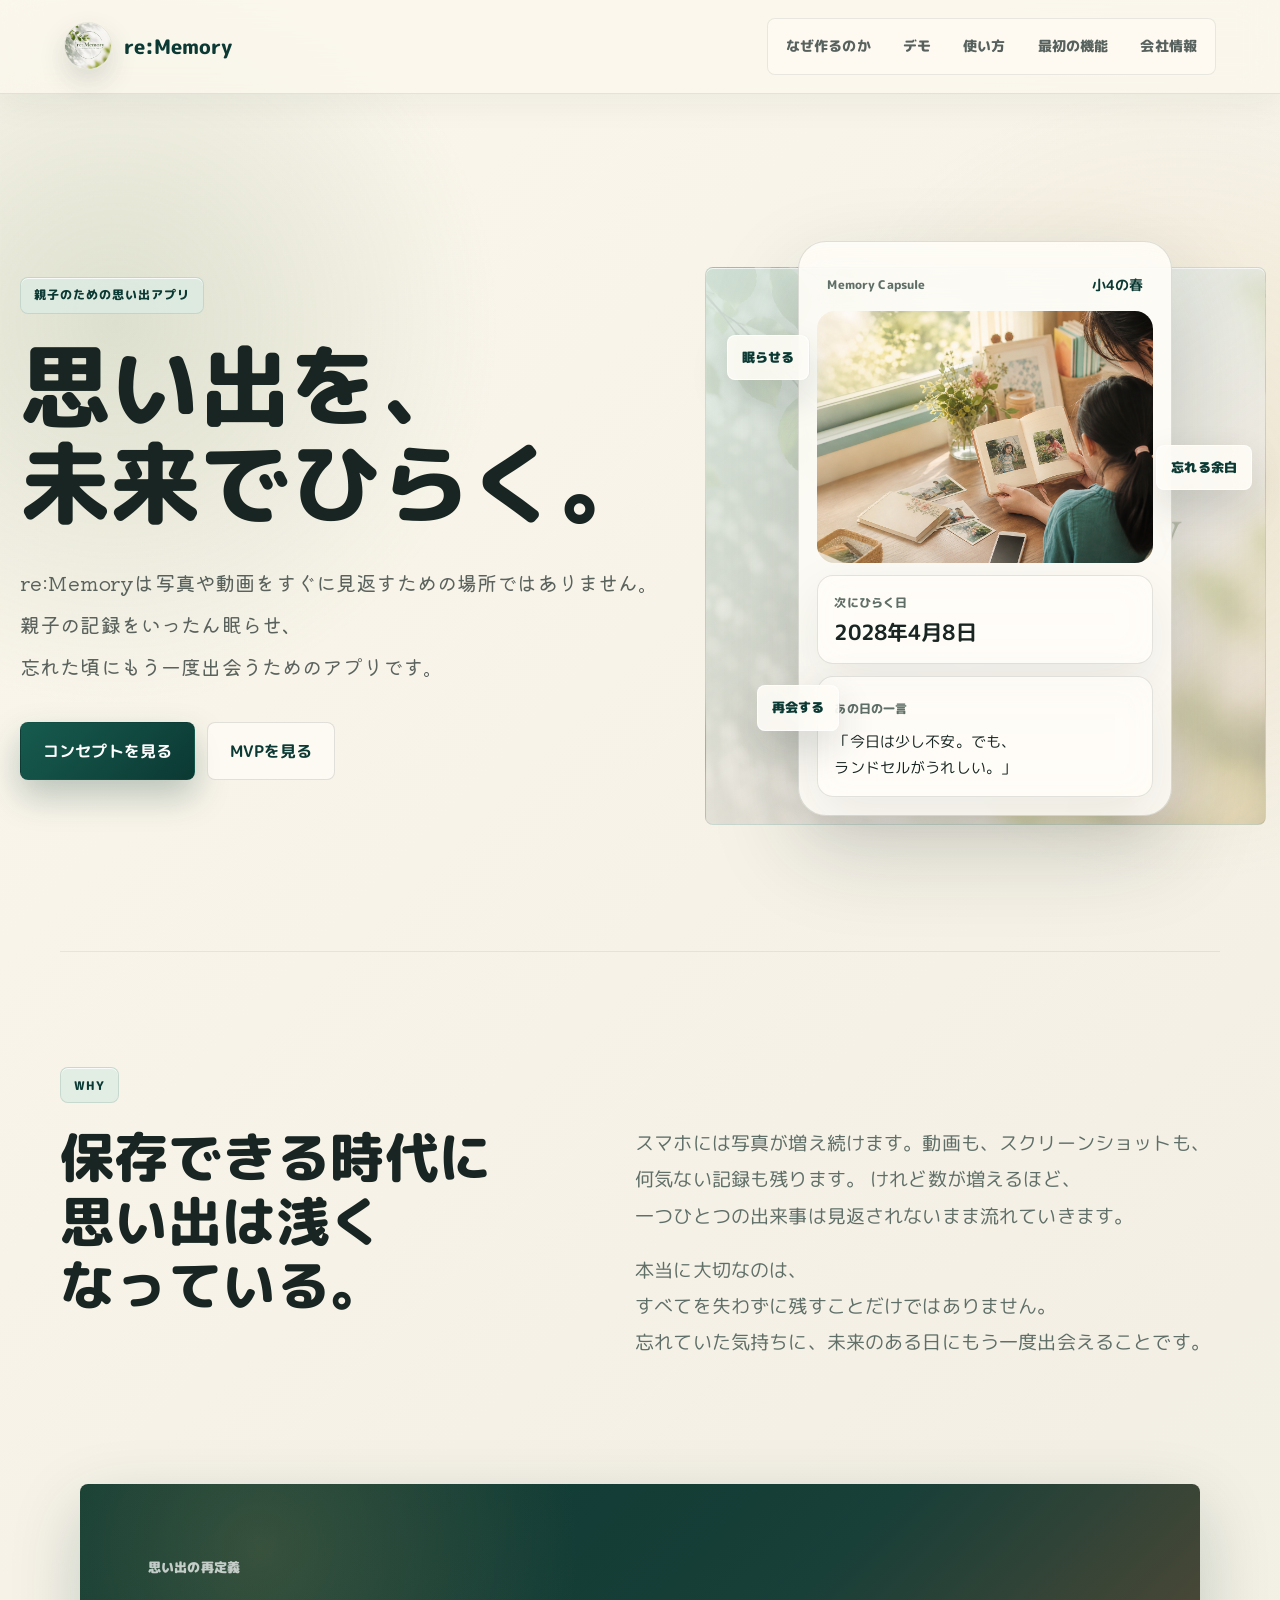
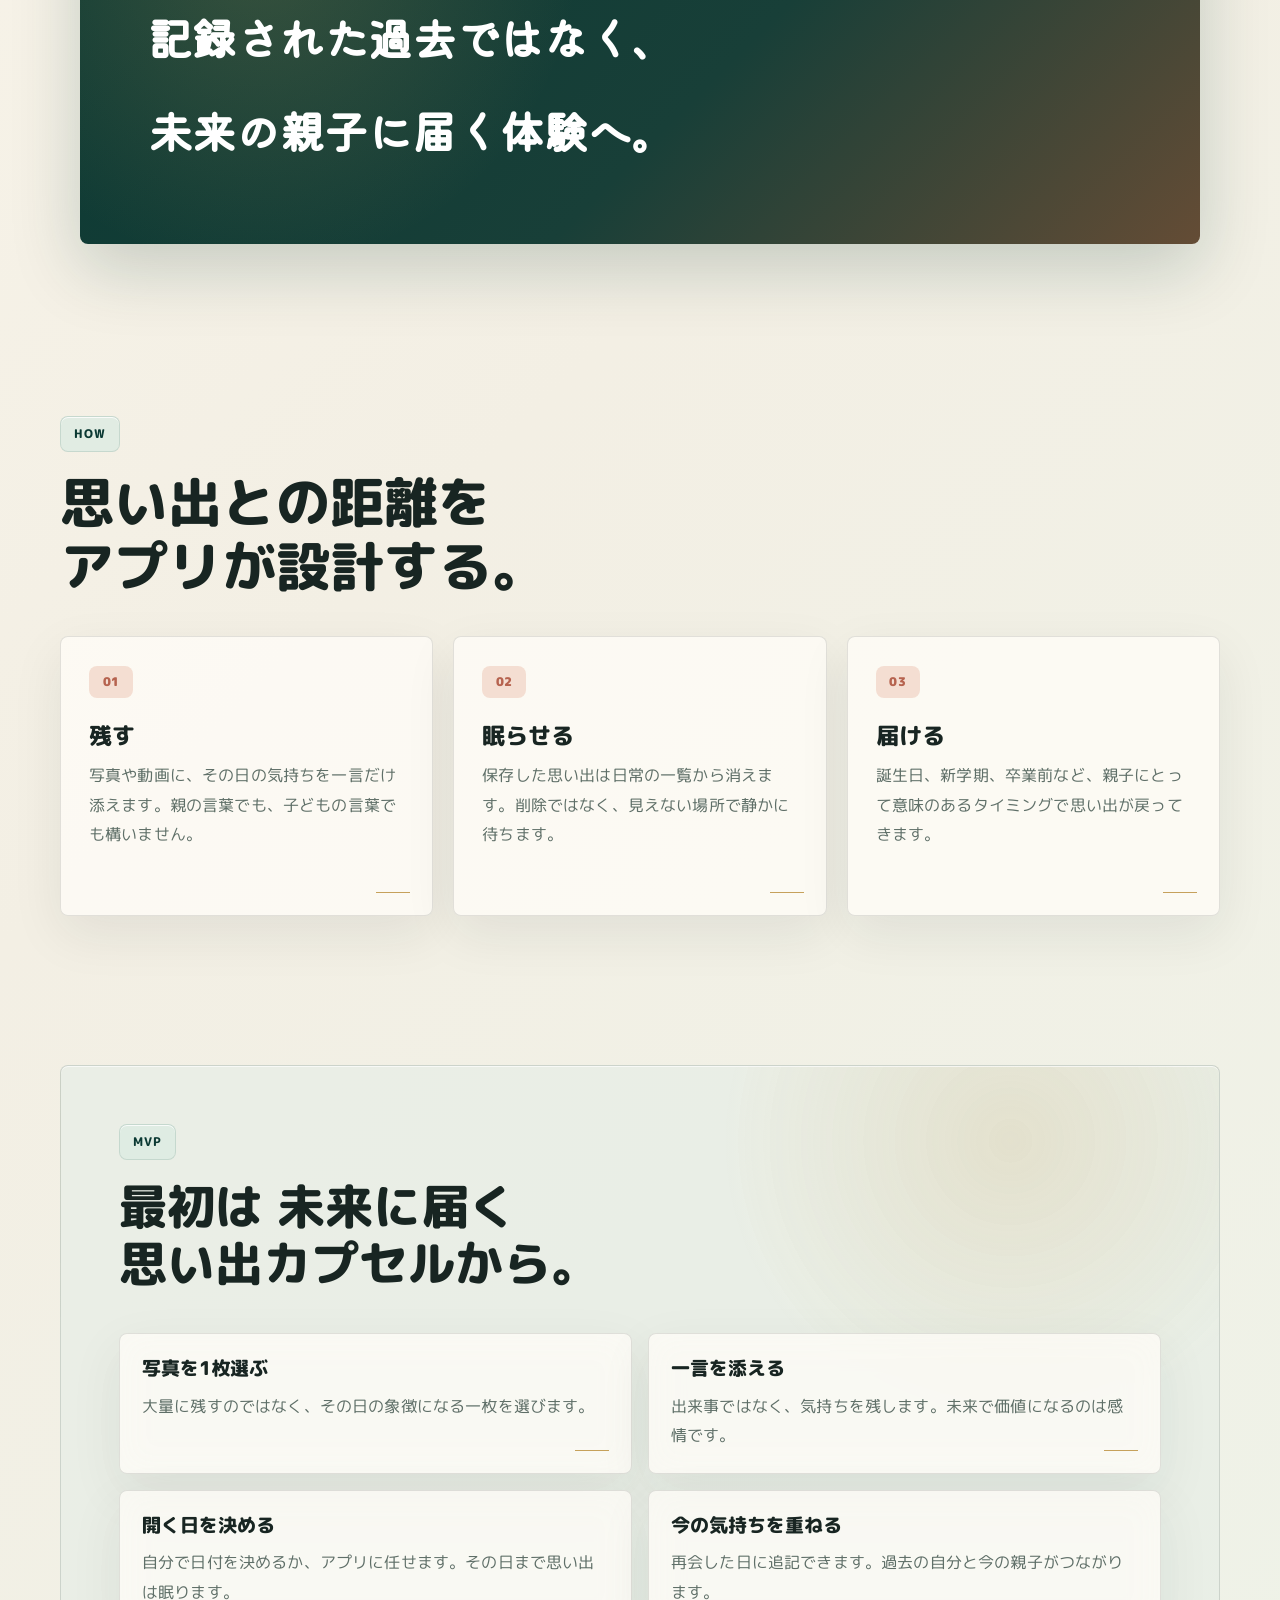
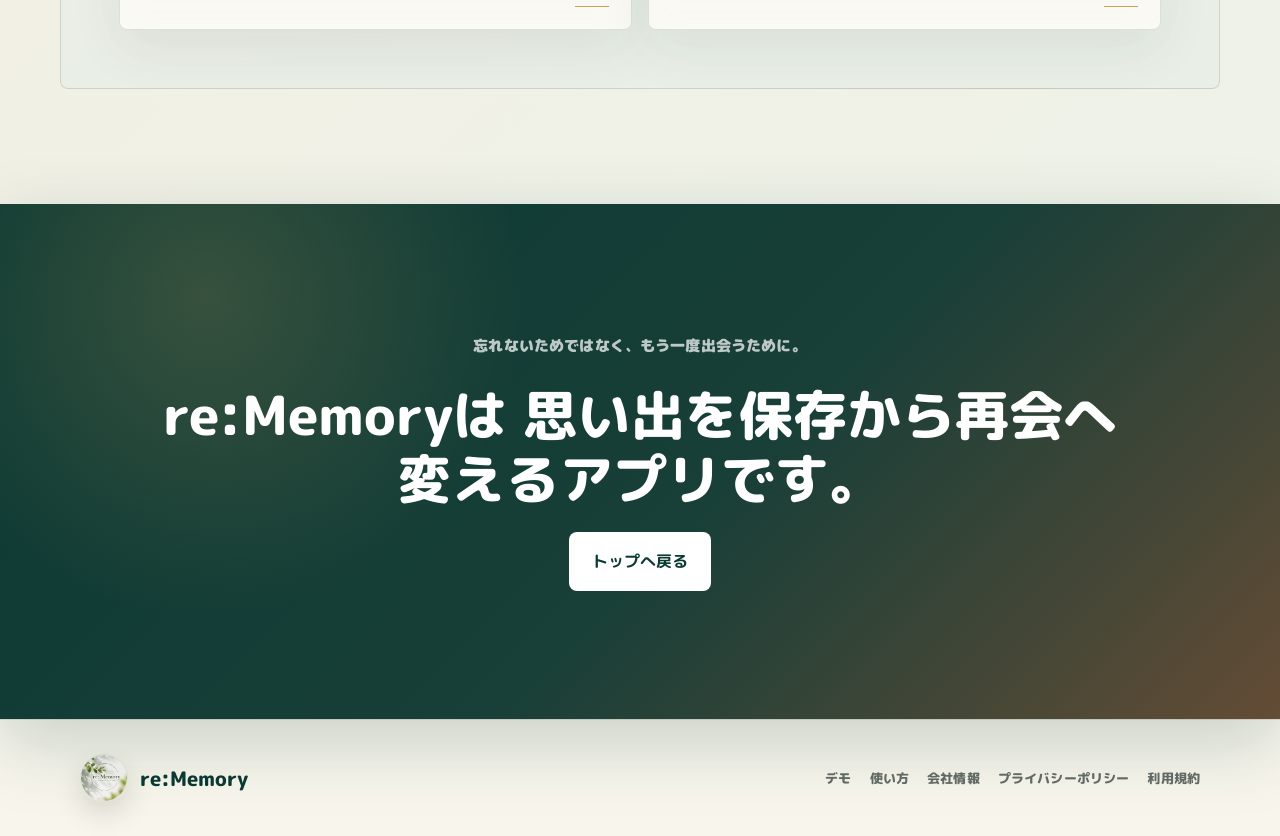
==== commit 5dcac173: "Add demo page" ====
--- a/index.html
+++ b/index.html
@@ -647,6 +647,7 @@
       </a>
       <nav class="nav" aria-label="ページ内ナビゲーション">
         <a href="#why">なぜ作るのか</a>
+        <a href="demo.html">デモ</a>
         <a href="guide.html">使い方</a>
         <a href="#mvp">最初の機能</a>
         <a href="company.html">会社情報</a>
@@ -795,6 +796,7 @@
           <span>re:Memory</span>
         </a>
         <div class="footer-links" aria-label="補足ページ">
+          <a href="./demo.html">デモ</a>
           <a href="./guide.html">使い方</a>
           <a href="./company.html">会社情報</a>
           <a href="./privacy.html">プライバシーポリシー</a>
--- a/assets/premium.css
+++ b/assets/premium.css
@@ -1,3 +1,5 @@
+@import url("https://fonts.googleapis.com/css2?family=Kiwi+Maru:wght@400;500&family=M+PLUS+Rounded+1c:wght@400;500;700;800&display=swap");
+
 :root {
   --ink: #182522;
   --sub: #5f6f68;
@@ -12,8 +14,8 @@
   --clay-soft: #f4ded2;
   --gold: #c6a15b;
   --shadow: 0 30px 80px rgba(24, 37, 34, 0.14);
-  --serif: "Yu Mincho", "Hiragino Mincho ProN", "YuMincho", "Times New Roman", serif;
-  --sans: "Hiragino Kaku Gothic ProN", "Yu Gothic", "Meiryo", system-ui, sans-serif;
+  --serif: "Kiwi Maru", "Yu Mincho", "Hiragino Mincho ProN", "YuMincho", serif;
+  --sans: "M PLUS Rounded 1c", "Hiragino Maru Gothic ProN", "Yu Gothic", "Meiryo", system-ui, sans-serif;
 }
 
 html {
@@ -29,6 +31,8 @@
     radial-gradient(circle at 92% 12%, rgba(198, 161, 91, 0.16), transparent 25rem),
     linear-gradient(135deg, #fbf7ed 0%, #f3efe4 48%, #edf3e9 100%);
   font-family: var(--sans);
+  font-feature-settings: "palt";
+  letter-spacing: 0.01em;
 }
 
 body::before {
@@ -55,9 +59,9 @@
 .logo {
   gap: 12px;
   color: var(--green-deep);
-  font-family: var(--serif);
+  font-family: var(--sans);
   font-size: 20px;
-  font-weight: 700;
+  font-weight: 800;
   letter-spacing: 0;
 }
 
@@ -108,36 +112,38 @@
   border-color: rgba(23, 79, 67, 0.13);
   box-shadow: inset 0 1px 0 rgba(255, 255, 255, 0.8);
   font-size: 12px;
-  letter-spacing: 0.06em;
+  font-weight: 800;
+  letter-spacing: 0.08em;
 }
 
 h1,
 h2 {
-  font-family: var(--serif);
-  font-weight: 700;
+  font-family: var(--sans);
+  font-weight: 800;
   letter-spacing: 0;
 }
 
 h1 {
   max-width: 860px;
   margin-top: 24px;
-  font-size: clamp(48px, 7.6vw, 108px);
-  line-height: 0.98;
+  font-size: clamp(44px, 7vw, 92px);
+  line-height: 1.08;
 }
 
 .lead {
   max-width: 720px;
   margin-top: 30px;
   color: rgba(24, 37, 34, 0.7);
-  font-size: clamp(17px, 1.8vw, 21px);
-  line-height: 2.05;
+  font-family: var(--serif);
+  font-size: clamp(16px, 1.65vw, 20px);
+  line-height: 2.1;
 }
 
 .button {
   min-height: 54px;
   padding: 14px 22px;
   border-radius: 8px;
-  font-weight: 800;
+  font-weight: 700;
 }
 
 .button.primary {
@@ -214,6 +220,7 @@
 .statement-inner p {
   font-family: var(--serif);
   letter-spacing: 0;
+  line-height: 2.1;
 }
 
 .flow {
@@ -275,8 +282,26 @@
 main > .label + h1,
 main > h1,
 .page-hero h1 {
-  font-size: clamp(42px, 6.4vw, 86px);
-  line-height: 1.04;
+  font-size: clamp(38px, 5.8vw, 76px);
+  line-height: 1.12;
+}
+
+p,
+li,
+.nav a,
+.footer-links a,
+.flow article,
+.step,
+.info-row,
+.policy,
+.terms {
+  line-height: 1.9;
+}
+
+h3 {
+  font-family: var(--sans);
+  font-weight: 800;
+  letter-spacing: 0;
 }
 
 .info-row {
@@ -318,7 +343,7 @@
   }
 
   h1 {
-    font-size: clamp(44px, 13vw, 72px);
+    font-size: clamp(40px, 12vw, 64px);
   }
 
   .app-preview::before {
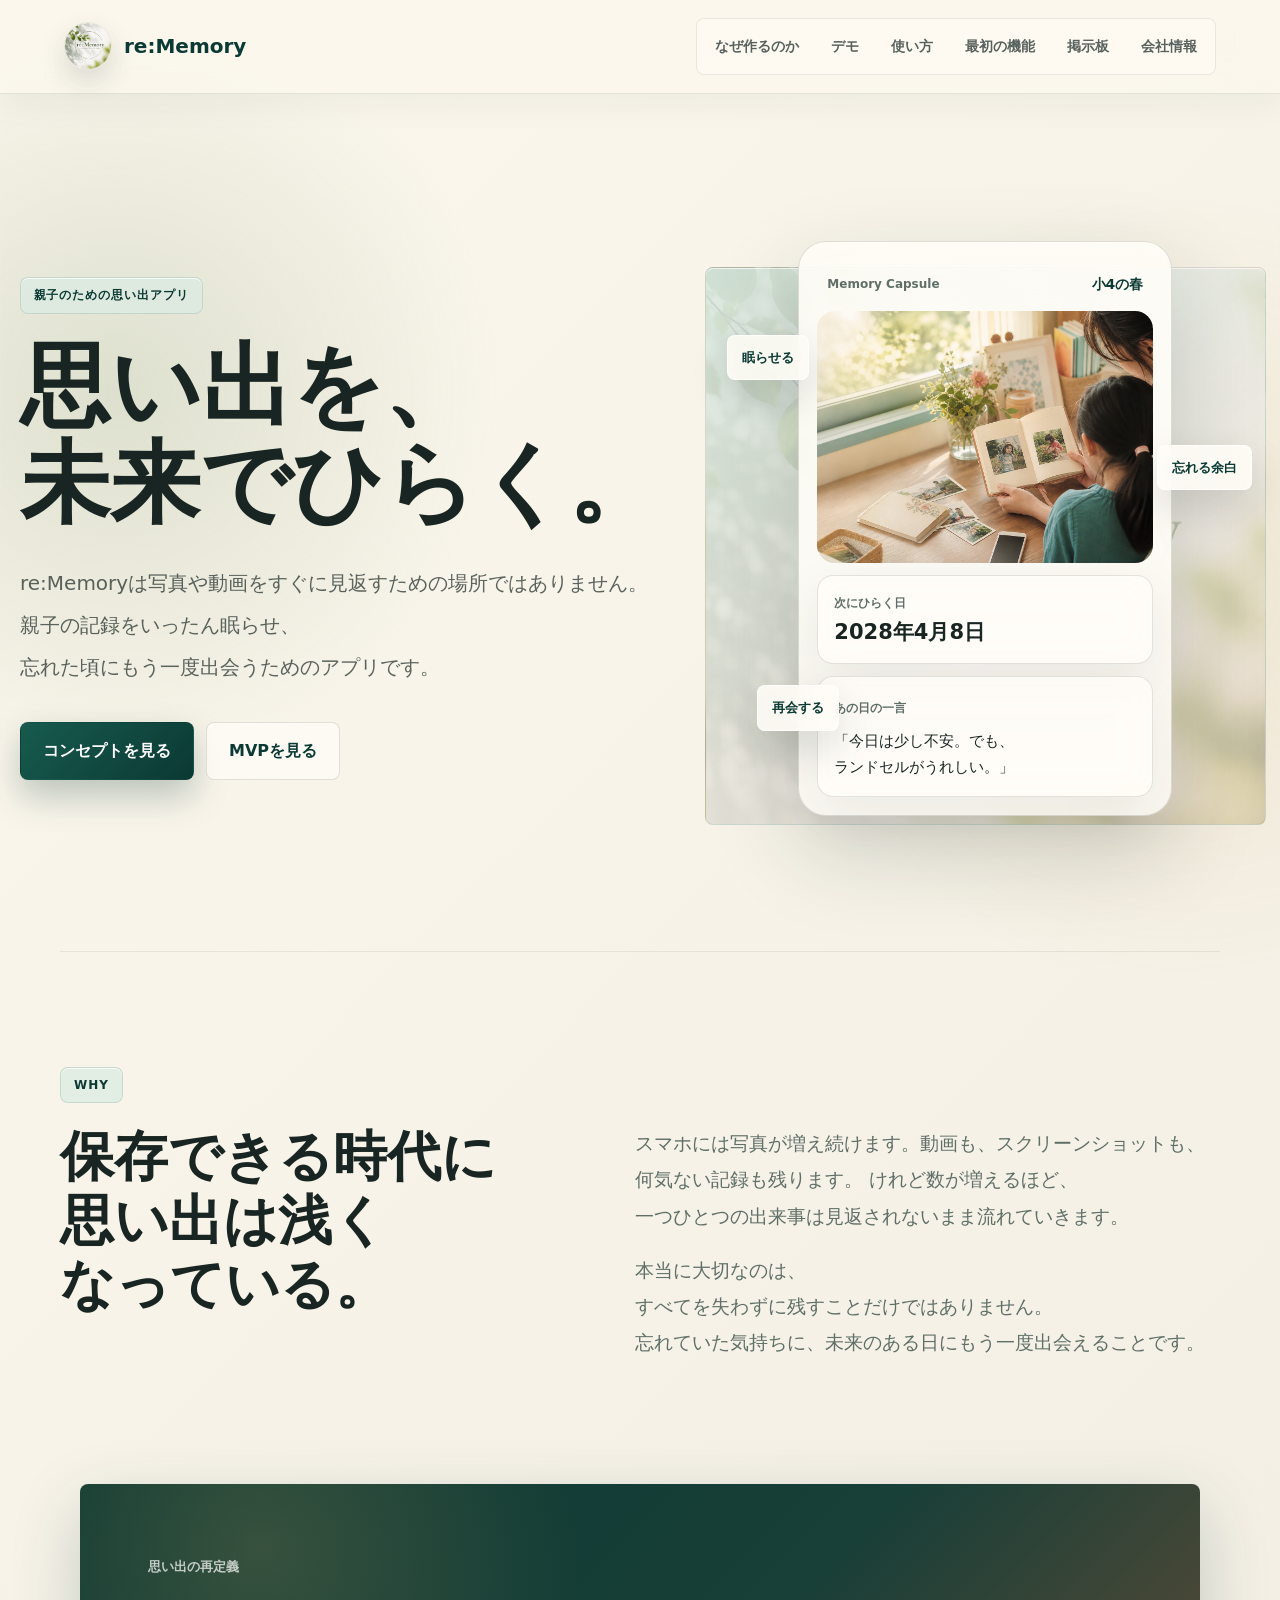
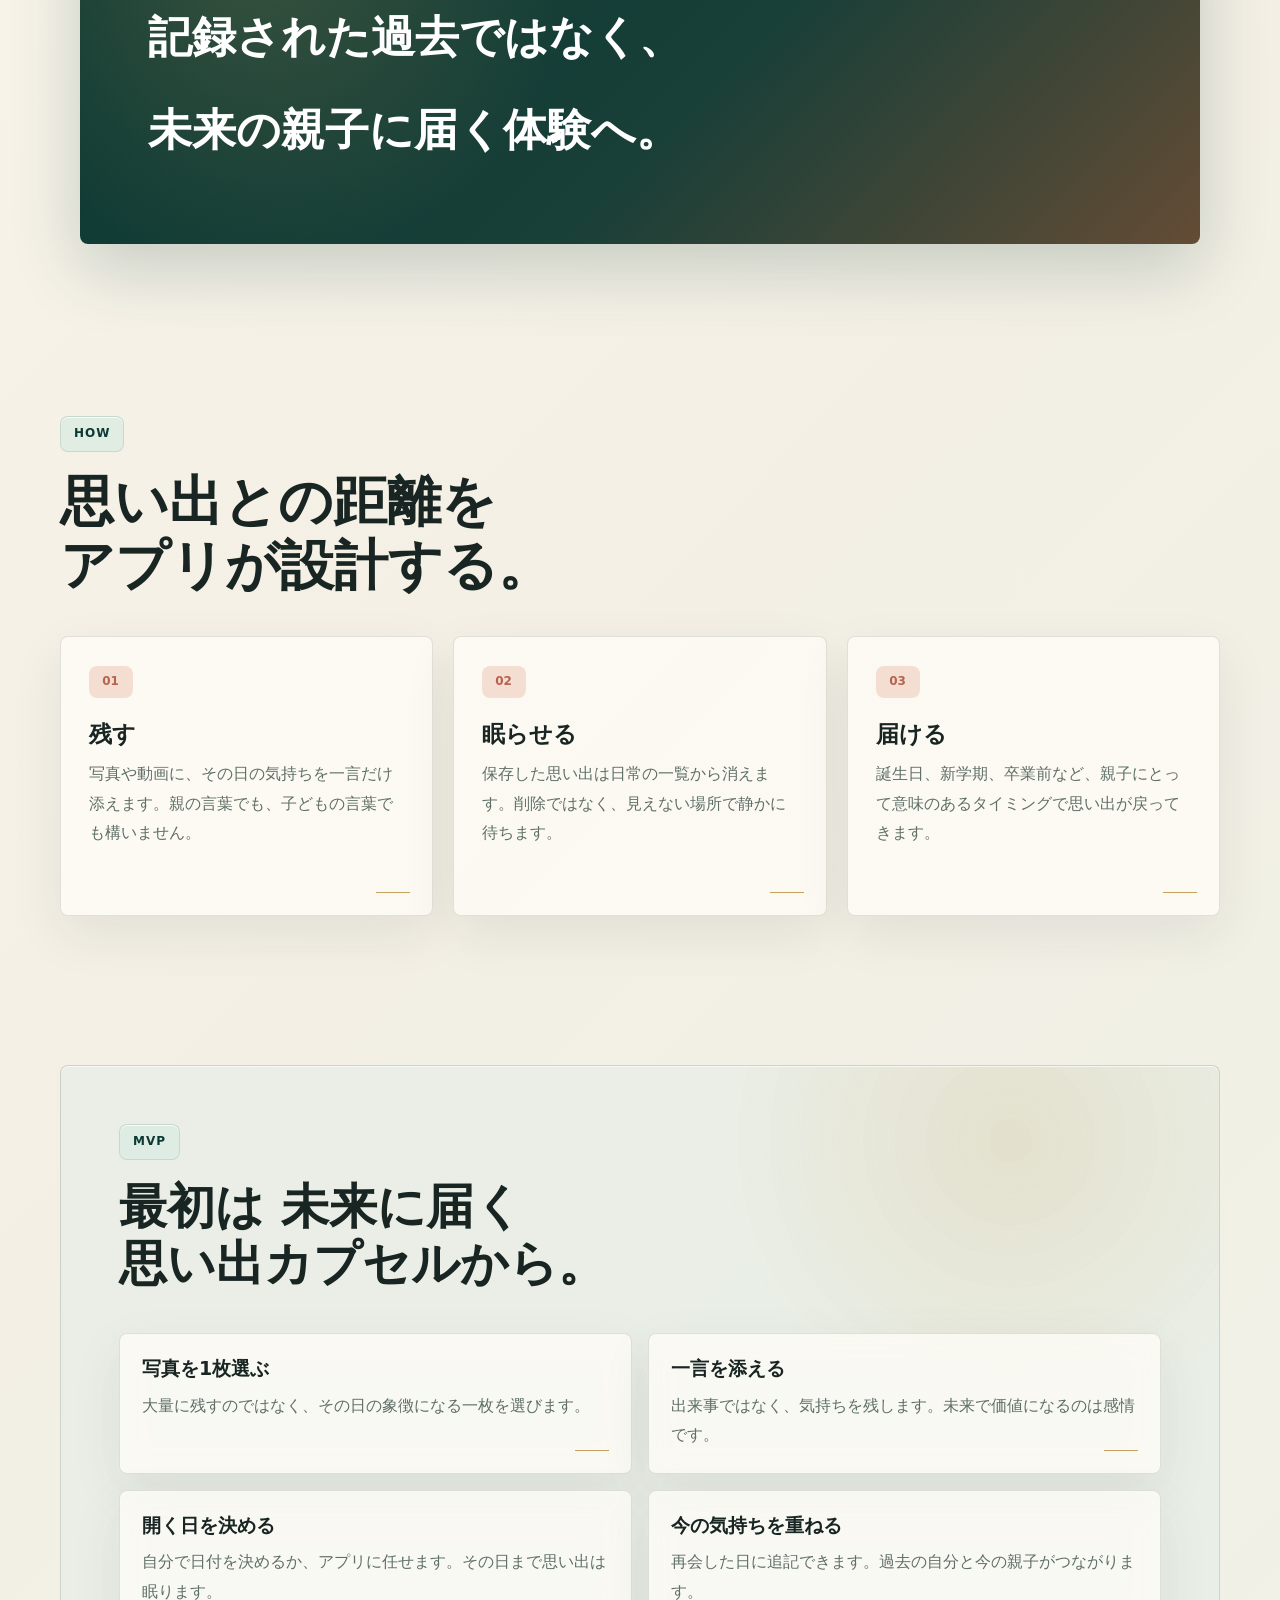
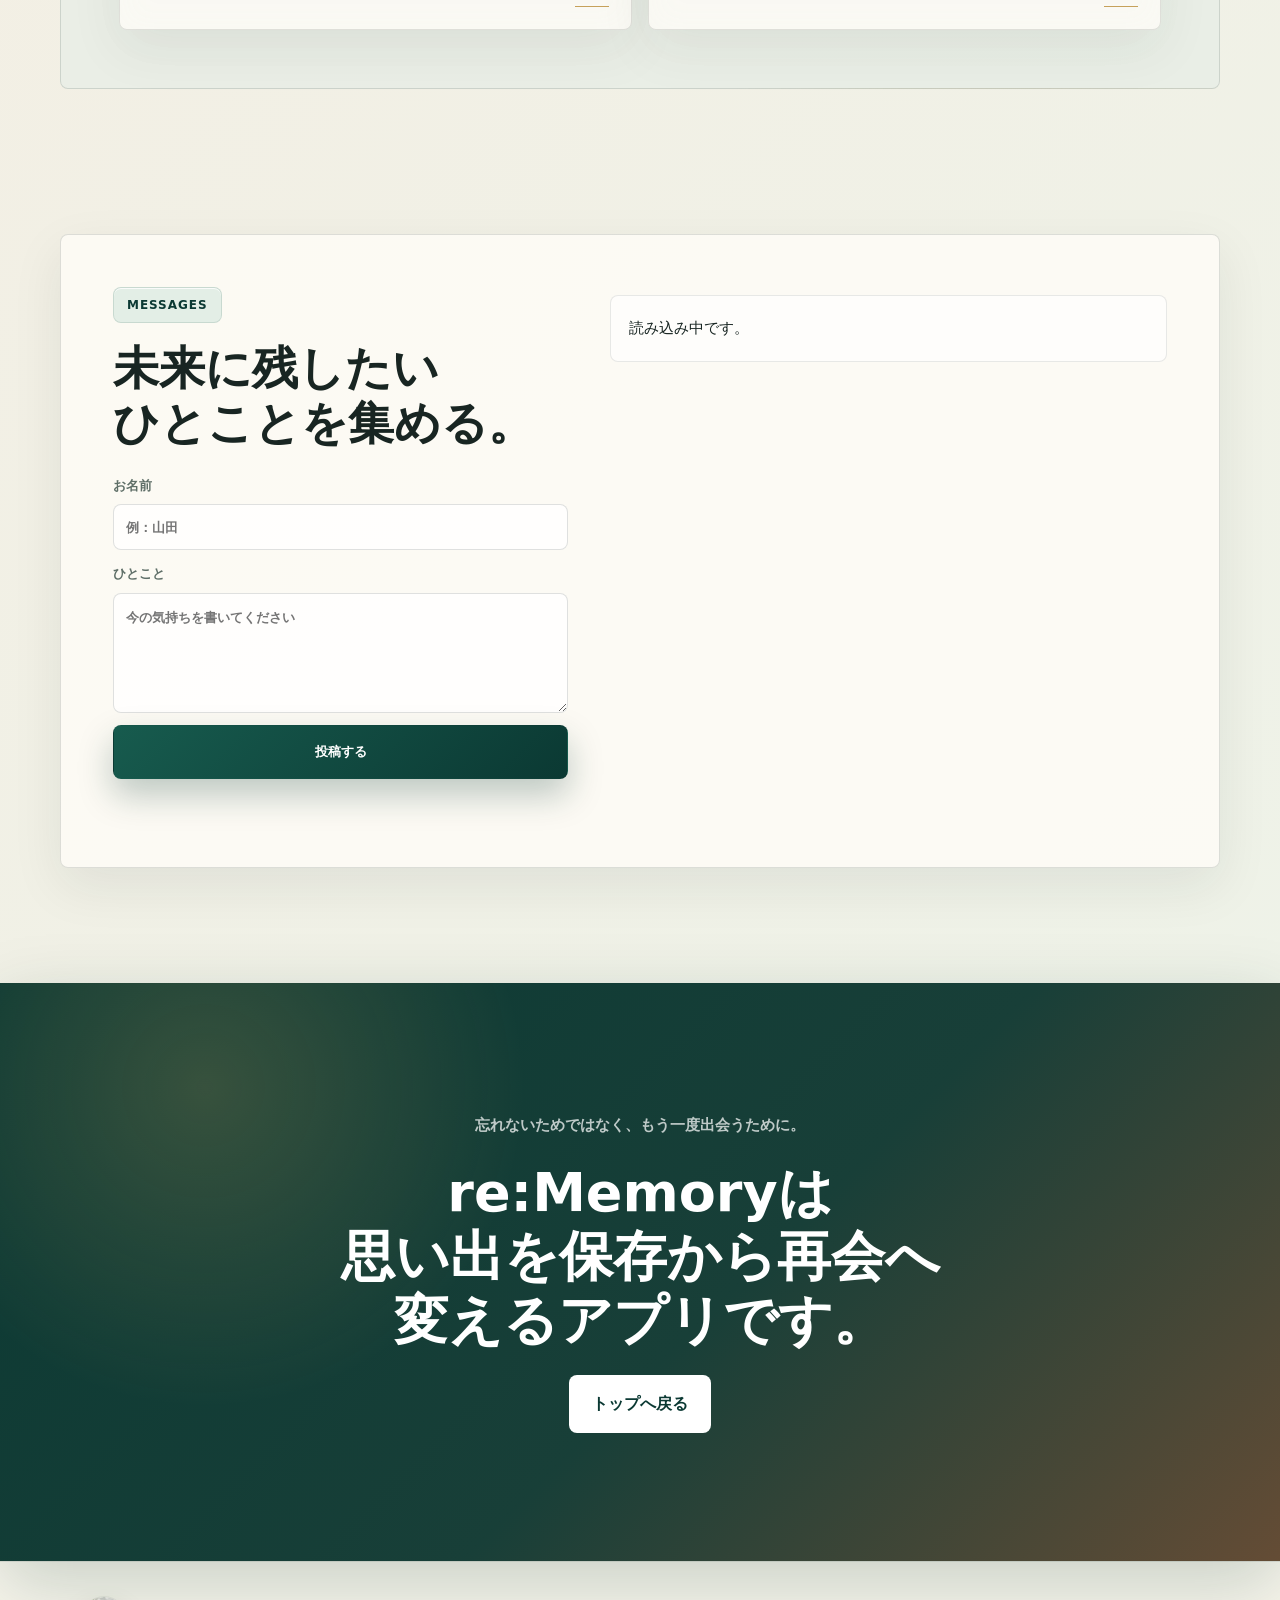
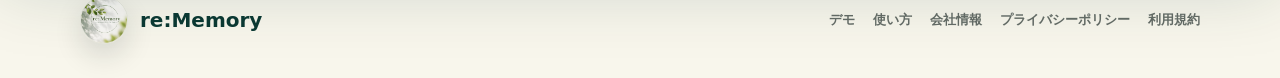
==== commit 3fd2e6af: "Add Supabase message board" ====
--- a/index.html
+++ b/index.html
@@ -486,6 +486,108 @@
   overflow-wrap: anywhere;
 }
 
+.board {
+  padding-top: clamp(6px, 3vw, 30px);
+}
+
+.board-panel {
+  display: grid;
+  grid-template-columns: minmax(280px, 0.9fr) minmax(0, 1.1fr);
+  gap: clamp(22px, 4vw, 42px);
+  padding: clamp(28px, 5vw, 52px);
+  background: rgba(255, 253, 248, 0.78);
+  border: 1px solid var(--line);
+  border-radius: 8px;
+  box-shadow: 0 18px 52px rgba(31, 42, 42, 0.08);
+}
+
+.board-copy h2 {
+  margin-top: 18px;
+  font-size: clamp(30px, 4vw, 46px);
+}
+
+.message-form {
+  display: grid;
+  gap: 12px;
+  margin-top: 24px;
+}
+
+.message-form label {
+  display: grid;
+  gap: 7px;
+  color: var(--sub);
+  font-size: 13px;
+  font-weight: 850;
+}
+
+.message-form input,
+.message-form textarea {
+  width: 100%;
+  border: 1px solid rgba(31, 42, 42, 0.14);
+  border-radius: 8px;
+  background: rgba(255, 255, 255, 0.76);
+  color: var(--ink);
+  font: inherit;
+}
+
+.message-form input {
+  min-height: 46px;
+  padding: 10px 12px;
+}
+
+.message-form textarea {
+  min-height: 120px;
+  resize: vertical;
+  padding: 12px;
+}
+
+.message-form input:focus,
+.message-form textarea:focus {
+  outline: 2px solid rgba(23, 110, 102, 0.22);
+  border-color: rgba(23, 110, 102, 0.38);
+}
+
+.message-status {
+  min-height: 24px;
+  color: var(--sub);
+  font-size: 13px;
+}
+
+.message-list {
+  display: grid;
+  align-content: start;
+  gap: 12px;
+}
+
+.message-list article,
+.message-empty {
+  padding: 18px;
+  background: rgba(255, 255, 255, 0.64);
+  border: 1px solid rgba(31, 42, 42, 0.1);
+  border-radius: 8px;
+}
+
+.message-list header {
+  display: flex;
+  flex-wrap: wrap;
+  justify-content: space-between;
+  gap: 8px;
+  color: var(--sub);
+  font-size: 12px;
+  font-weight: 850;
+}
+
+.message-list p,
+.message-empty {
+  margin-top: 8px;
+  color: var(--ink);
+  font-size: 15px;
+  line-height: 1.9;
+  word-break: normal;
+  overflow-wrap: anywhere;
+  line-break: auto;
+}
+
 .closing {
   display: grid;
   justify-items: center;
@@ -548,6 +650,7 @@
 
   .hero,
   .two-column,
+  .board-panel,
   .mvp-panel {
     grid-template-columns: 1fr;
   }
@@ -650,6 +753,7 @@
         <a href="demo.html">デモ</a>
         <a href="guide.html">使い方</a>
         <a href="#mvp">最初の機能</a>
+        <a href="#messages">掲示板</a>
         <a href="company.html">会社情報</a>
       </nav>
     </header>
@@ -779,6 +883,33 @@
         </div>
       </section>
 
+      <section id="messages" class="section board">
+        <div class="board-panel">
+          <div class="board-copy">
+            <div class="section-label">Messages</div>
+            <h2>
+              <span class="line">未来に残したい</span>
+              <span class="line">ひとことを集める。</span>
+            </h2>
+            <form class="message-form" id="message-form">
+              <label>
+                お名前
+                <input id="message-name" name="name" type="text" autocomplete="name" maxlength="40" placeholder="例：山田">
+              </label>
+              <label>
+                ひとこと
+                <textarea id="message-text" name="message" required maxlength="400" placeholder="今の気持ちを書いてください"></textarea>
+              </label>
+              <button class="button primary" type="submit">投稿する</button>
+              <p class="message-status" id="message-status" aria-live="polite"></p>
+            </form>
+          </div>
+          <div class="message-list" id="message-list" aria-live="polite">
+            <p class="message-empty">読み込み中です。</p>
+          </div>
+        </div>
+      </section>
+
       <section class="closing">
         <p>忘れないためではなく、もう一度出会うために。</p>
         <h2>
@@ -804,6 +935,107 @@
         </div>
       </div>
     </footer>
+    <script type="module">
+      import { createClient } from "https://esm.sh/@supabase/supabase-js@2";
+
+      const supabase = createClient(
+        "https://ytuspapgaxwuqpovunsn.supabase.co",
+        "eyJhbGciOiJIUzI1NiIsInR5cCI6IkpXVCJ9.eyJpc3MiOiJzdXBhYmFzZSIsInJlZiI6Inl0dXNwYXBnYXh3dXFwb3Z1bnNuIiwicm9sZSI6ImFub24iLCJpYXQiOjE3ODE5MDE5NjQsImV4cCI6MjA5NzQ3Nzk2NH0.jfUVCn2DQPg7sT4PlTTrQ8UcYdwxtYBsCrBiM0KLdQc"
+      );
+
+      const form = document.querySelector("#message-form");
+      const nameInput = document.querySelector("#message-name");
+      const messageInput = document.querySelector("#message-text");
+      const statusText = document.querySelector("#message-status");
+      const messageList = document.querySelector("#message-list");
+
+      const dateFormatter = new Intl.DateTimeFormat("ja-JP", {
+        month: "numeric",
+        day: "numeric",
+        hour: "2-digit",
+        minute: "2-digit"
+      });
+
+      function escapeHtml(value) {
+        return value.replace(/[&<>"']/g, (char) => ({
+          "&": "&amp;",
+          "<": "&lt;",
+          ">": "&gt;",
+          '"': "&quot;",
+          "'": "&#039;"
+        })[char]);
+      }
+
+      function renderMessages(messages) {
+        if (!messages.length) {
+          messageList.innerHTML = '<p class="message-empty">まだ投稿はありません。</p>';
+          return;
+        }
+
+        messageList.innerHTML = messages.map((item) => {
+          const name = escapeHtml(item.name || "匿名");
+          const message = escapeHtml(item.body || item.message || "");
+          const createdAt = item.created_at ? dateFormatter.format(new Date(item.created_at)) : "";
+
+          return `
+            <article>
+              <header>
+                <span>${name}</span>
+                <time>${createdAt}</time>
+              </header>
+              <p>${message}</p>
+            </article>
+          `;
+        }).join("");
+      }
+
+      async function loadMessages() {
+        const { data, error } = await supabase
+          .from("messages")
+          .select("name, body, message, created_at")
+          .order("created_at", { ascending: false })
+          .limit(12);
+
+        if (error) {
+          messageList.innerHTML = '<p class="message-empty">投稿を読み込めませんでした。</p>';
+          return;
+        }
+
+        renderMessages(data || []);
+      }
+
+      form.addEventListener("submit", async (event) => {
+        event.preventDefault();
+
+        const name = nameInput.value.trim();
+        const message = messageInput.value.trim();
+
+        if (!message) {
+          statusText.textContent = "ひとことを入力してください。";
+          return;
+        }
+
+        statusText.textContent = "送信中です。";
+        form.querySelector("button").disabled = true;
+
+        const { error } = await supabase
+          .from("messages")
+          .insert({ name: name || null, body: message });
+
+        form.querySelector("button").disabled = false;
+
+        if (error) {
+          statusText.textContent = "送信できませんでした。";
+          return;
+        }
+
+        statusText.textContent = "投稿しました。";
+        form.reset();
+        await loadMessages();
+      });
+
+      loadMessages();
+    </script>
   </body>
 </html>
 
--- a/assets/premium.css
+++ b/assets/premium.css
@@ -1,5 +1,3 @@
-@import url("https://fonts.googleapis.com/css2?family=Kiwi+Maru:wght@400;500&family=M+PLUS+Rounded+1c:wght@400;500;700;800&display=swap");
-
 :root {
   --ink: #182522;
   --sub: #5f6f68;
@@ -14,8 +12,8 @@
   --clay-soft: #f4ded2;
   --gold: #c6a15b;
   --shadow: 0 30px 80px rgba(24, 37, 34, 0.14);
-  --serif: "Kiwi Maru", "Yu Mincho", "Hiragino Mincho ProN", "YuMincho", serif;
-  --sans: "M PLUS Rounded 1c", "Hiragino Maru Gothic ProN", "Yu Gothic", "Meiryo", system-ui, sans-serif;
+  --serif: "Yu Mincho", "Hiragino Mincho ProN", "YuMincho", serif;
+  --sans: "Hiragino Kaku Gothic ProN", "Yu Gothic", "Yu Gothic UI", "Meiryo", system-ui, sans-serif;
 }
 
 html {
@@ -32,7 +30,7 @@
     linear-gradient(135deg, #fbf7ed 0%, #f3efe4 48%, #edf3e9 100%);
   font-family: var(--sans);
   font-feature-settings: "palt";
-  letter-spacing: 0.01em;
+  letter-spacing: 0;
 }
 
 body::before {
@@ -119,7 +117,7 @@
 h1,
 h2 {
   font-family: var(--sans);
-  font-weight: 800;
+  font-weight: 750;
   letter-spacing: 0;
 }
 
@@ -134,7 +132,7 @@
   max-width: 720px;
   margin-top: 30px;
   color: rgba(24, 37, 34, 0.7);
-  font-family: var(--serif);
+  font-family: var(--sans);
   font-size: clamp(16px, 1.65vw, 20px);
   line-height: 2.1;
 }
@@ -218,7 +216,7 @@
 }
 
 .statement-inner p {
-  font-family: var(--serif);
+  font-family: var(--sans);
   letter-spacing: 0;
   line-height: 2.1;
 }
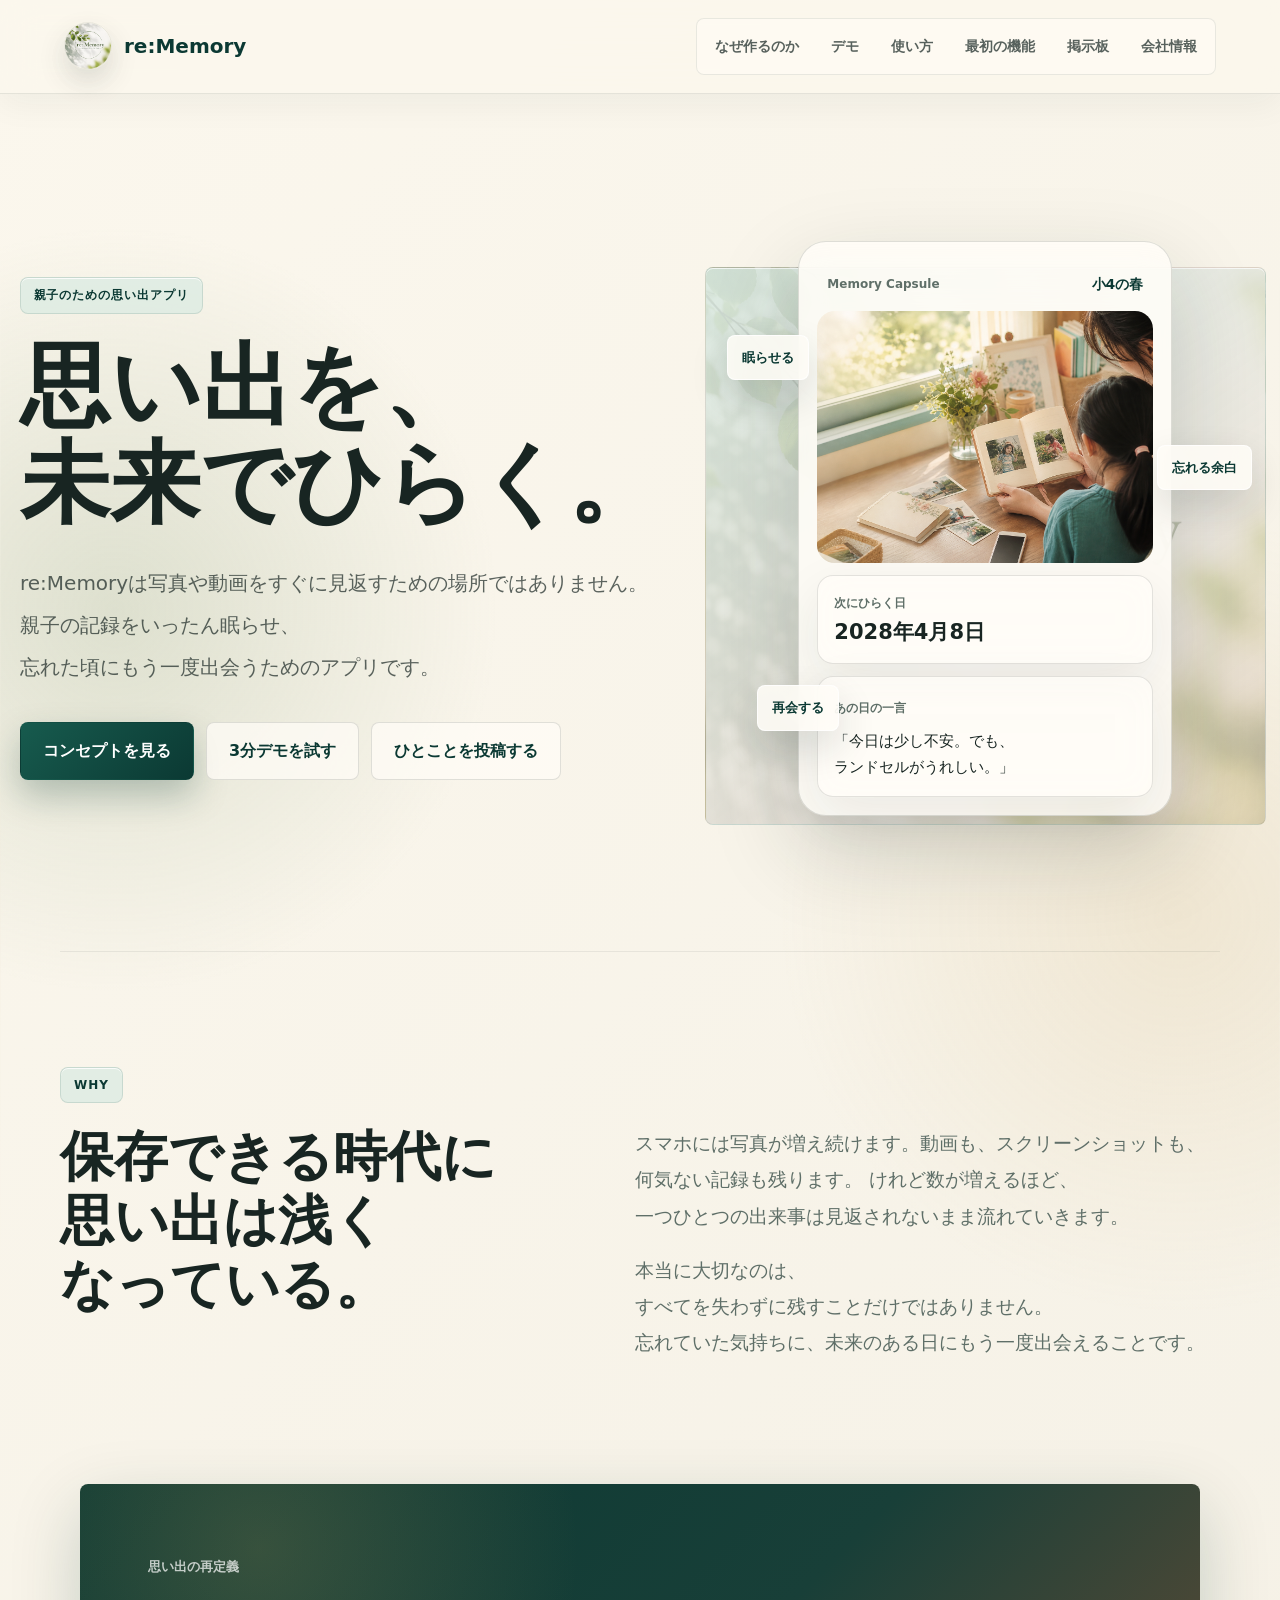
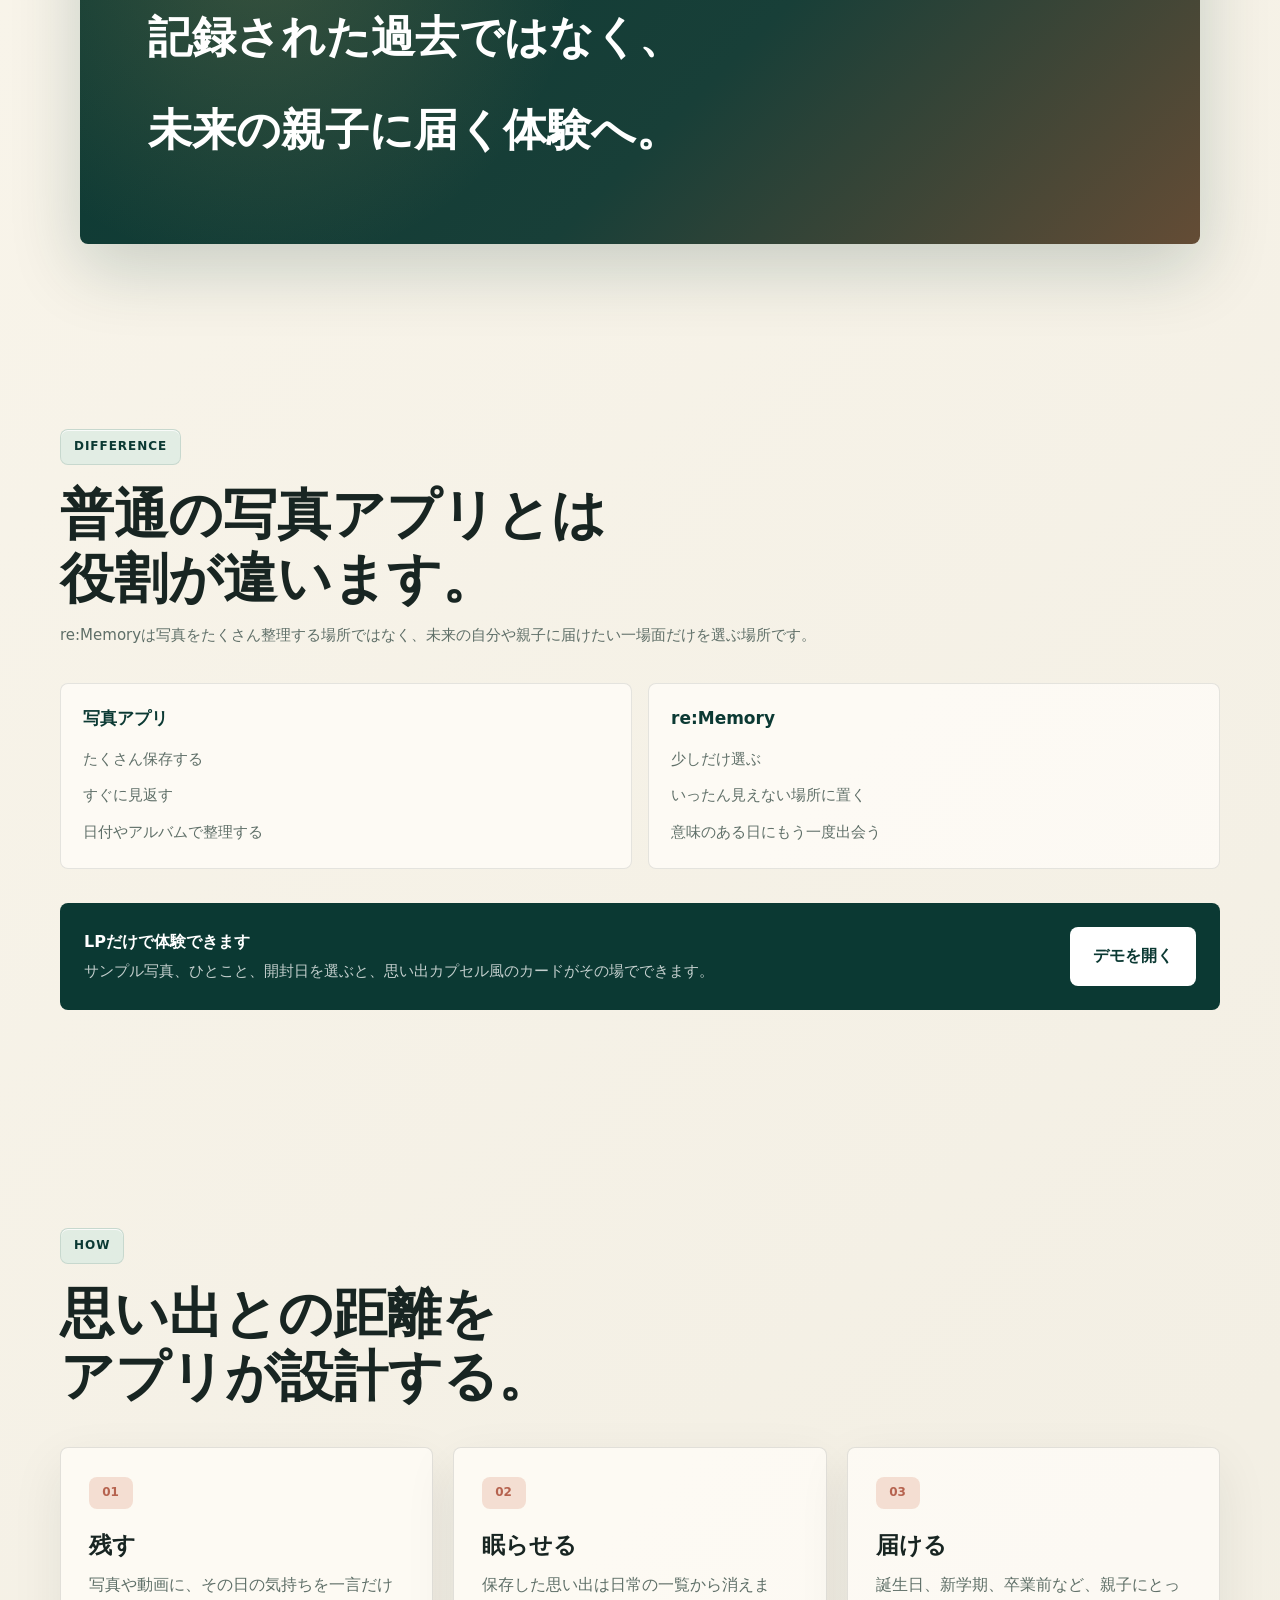
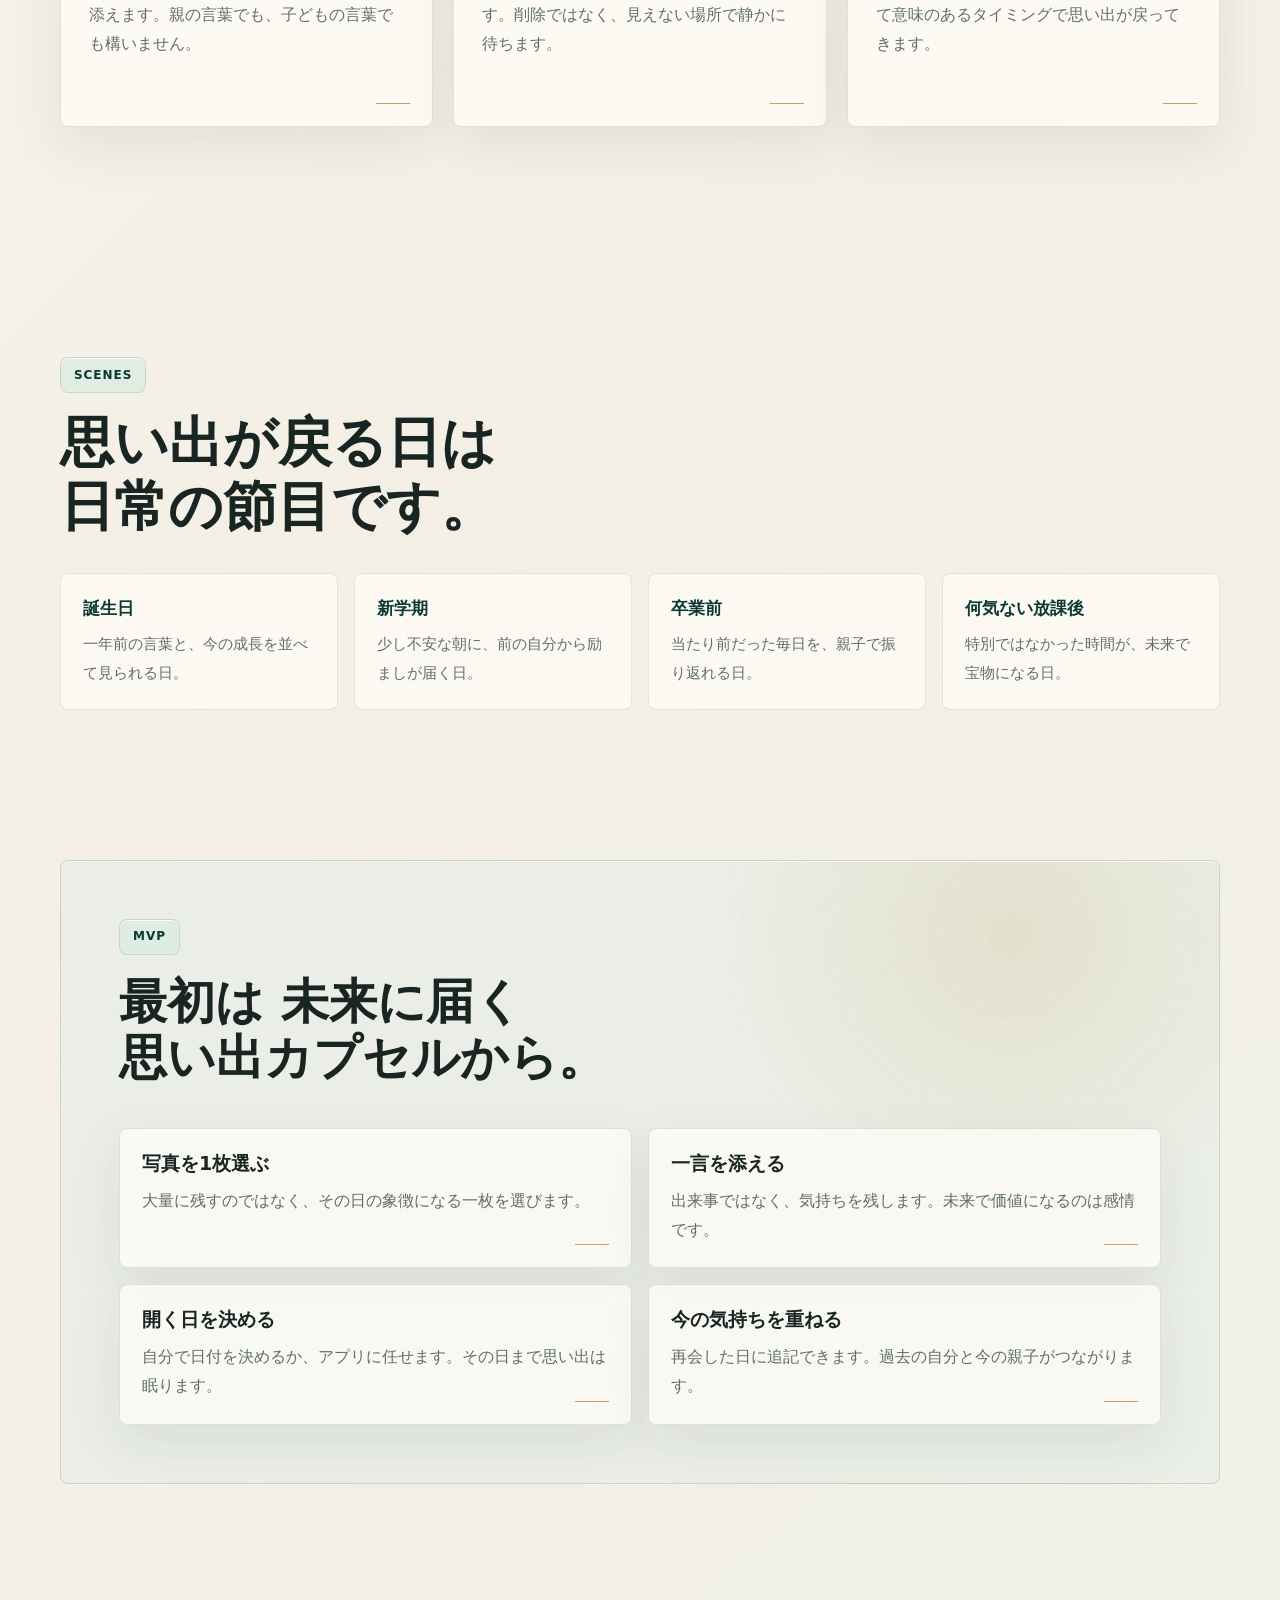
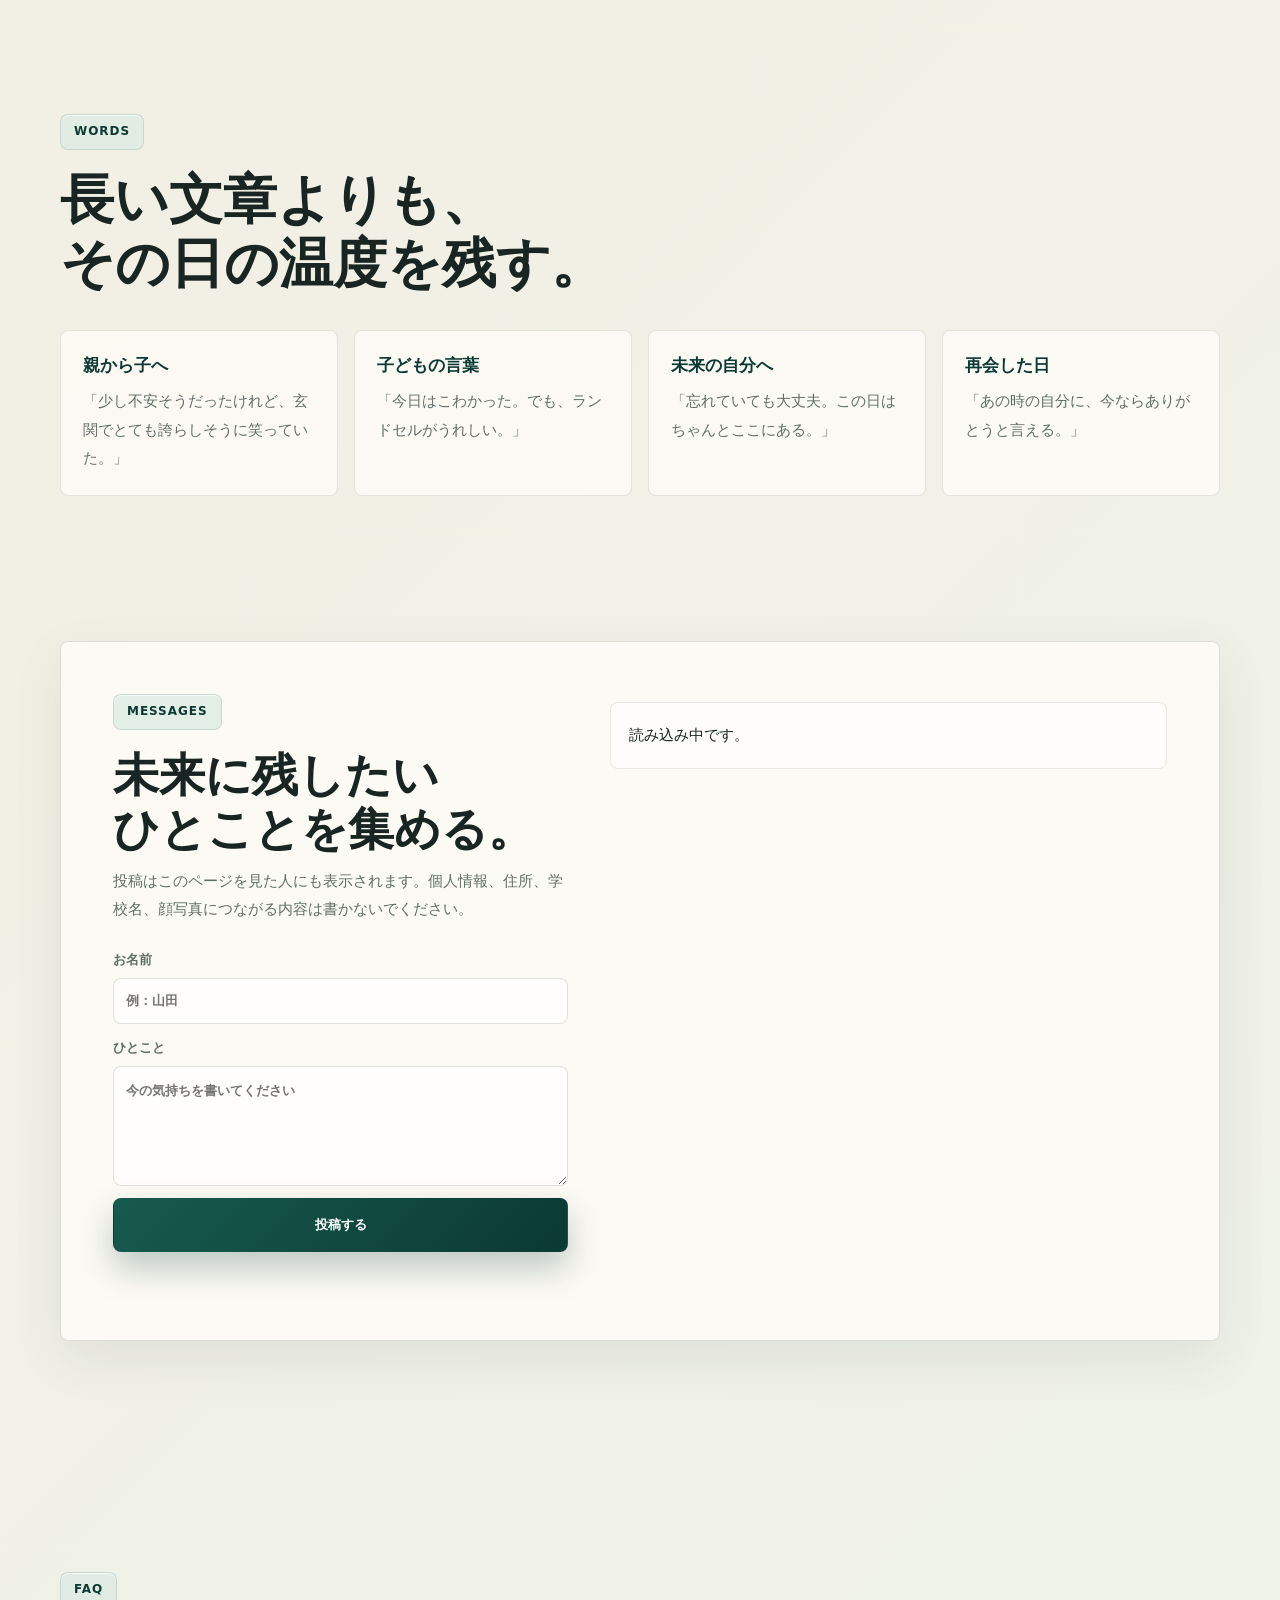
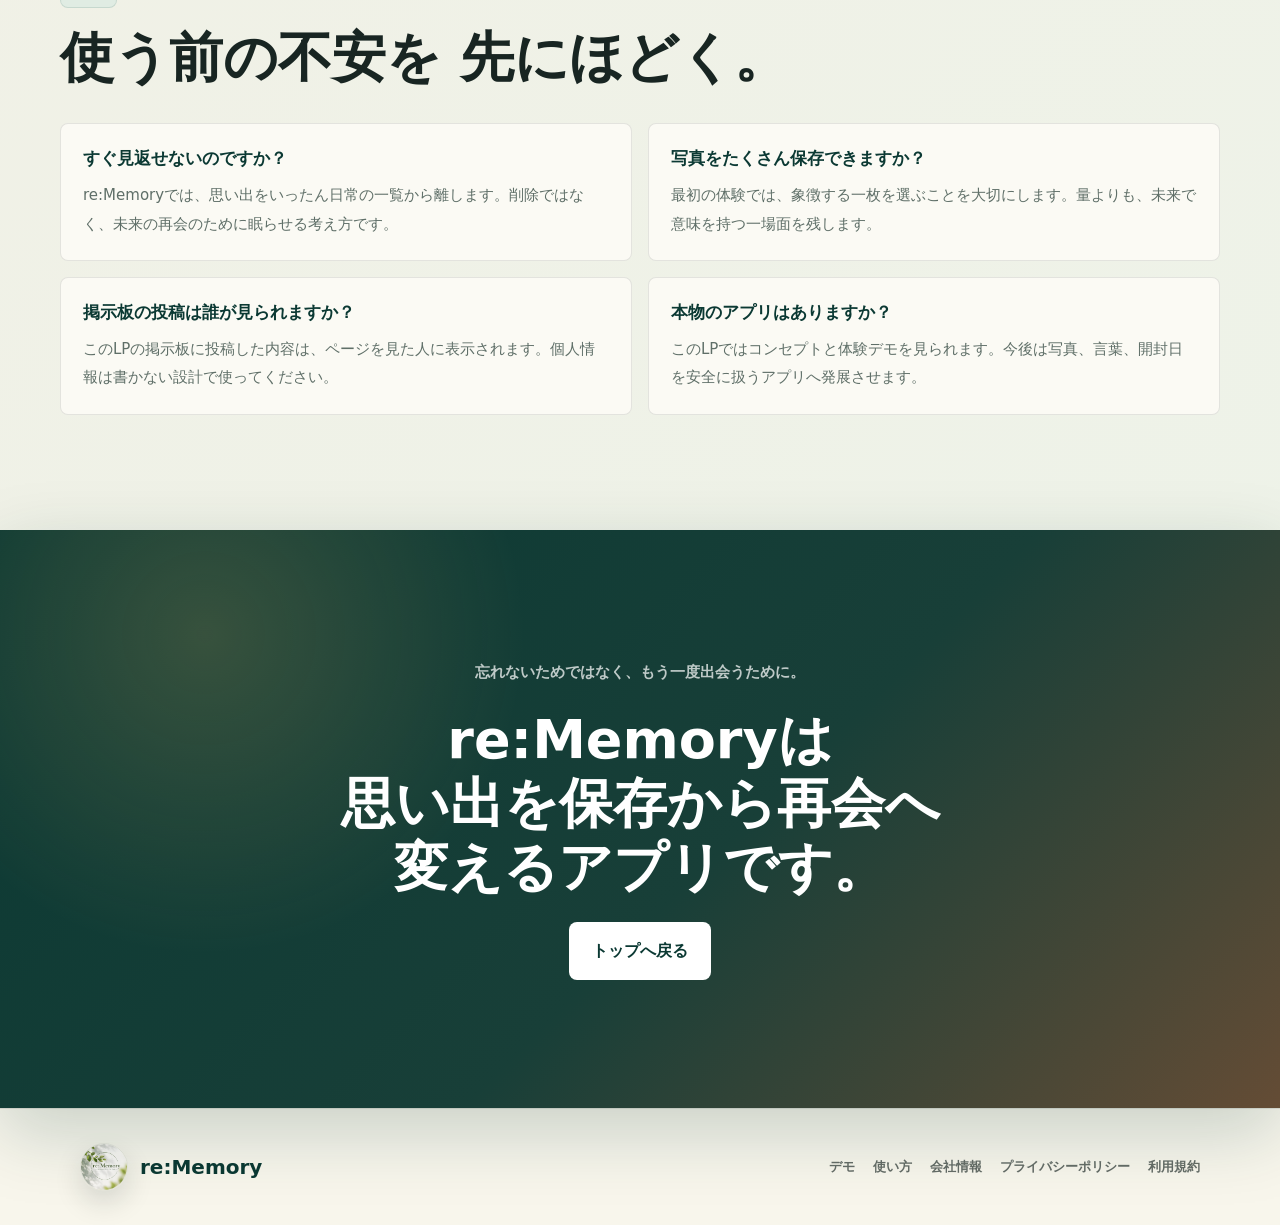
==== commit fa315cb0: "Complete LP experience" ====
--- a/index.html
+++ b/index.html
@@ -8,6 +8,11 @@
       name="description"
       content="re:Memoryは、親子の写真や言葉をいったん眠らせ、未来の節目に届ける思い出アプリです。"
     >
+    <meta property="og:title" content="re:Memory | 思い出を、未来でひらく。">
+    <meta property="og:description" content="親子の写真や言葉をいったん眠らせ、未来の節目にもう一度出会うための思い出アプリです。">
+    <meta property="og:type" content="website">
+    <meta property="og:image" content="./assets/memory-hero.png">
+    <meta name="twitter:card" content="summary_large_image">
     <link rel="icon" href="./assets/logo.png">
     <style>
 :root {
@@ -356,6 +361,97 @@
   line-height: 2;
 }
 
+.split-list,
+.scene-grid,
+.sample-grid,
+.faq-grid {
+  display: grid;
+  gap: 16px;
+  margin-top: 34px;
+}
+
+.split-list {
+  grid-template-columns: repeat(2, minmax(0, 1fr));
+}
+
+.scene-grid,
+.sample-grid {
+  grid-template-columns: repeat(4, minmax(0, 1fr));
+}
+
+.faq-grid {
+  grid-template-columns: repeat(2, minmax(0, 1fr));
+}
+
+.compare-card,
+.scene-card,
+.sample-card,
+.faq-card {
+  min-width: 0;
+  padding: 22px;
+  background: rgba(255, 253, 248, 0.74);
+  border: 1px solid rgba(31, 42, 42, 0.11);
+  border-radius: 8px;
+}
+
+.compare-card strong,
+.scene-card strong,
+.sample-card strong,
+.faq-card strong {
+  display: block;
+  color: var(--green-deep);
+  font-size: 17px;
+  line-height: 1.45;
+}
+
+.compare-card p,
+.scene-card p,
+.sample-card p,
+.faq-card p,
+.section-note {
+  margin-top: 10px;
+  color: var(--sub);
+  font-size: 15px;
+  line-height: 1.9;
+  word-break: normal;
+  overflow-wrap: anywhere;
+  line-break: auto;
+}
+
+.compare-list {
+  display: grid;
+  gap: 8px;
+  margin: 14px 0 0;
+  padding: 0;
+  list-style: none;
+  color: var(--sub);
+  font-size: 15px;
+  line-height: 1.8;
+}
+
+.demo-link-panel {
+  display: grid;
+  grid-template-columns: minmax(0, 1fr) auto;
+  gap: 20px;
+  align-items: center;
+  margin-top: 34px;
+  padding: 24px;
+  background: var(--green-deep);
+  border-radius: 8px;
+  color: white;
+}
+
+.demo-link-panel p {
+  color: rgba(255, 255, 255, 0.76);
+  font-size: 15px;
+  line-height: 1.9;
+}
+
+.demo-link-panel .button {
+  color: var(--green-deep);
+  background: white;
+}
+
 .statement {
   padding: clamp(10px, 3vw, 22px) clamp(20px, 5vw, 64px) clamp(36px, 6vw, 70px);
 }
@@ -664,7 +760,15 @@
   }
 
   .flow,
+  .split-list,
+  .scene-grid,
+  .sample-grid,
+  .faq-grid,
   .mvp-list {
+    grid-template-columns: 1fr;
+  }
+
+  .demo-link-panel {
     grid-template-columns: 1fr;
   }
 
@@ -769,7 +873,8 @@
           </p>
           <div class="actions">
             <a class="button primary" href="#why">コンセプトを見る</a>
-            <a class="button ghost" href="#mvp">MVPを見る</a>
+            <a class="button ghost" href="demo.html">3分デモを試す</a>
+            <a class="button ghost" href="#messages">ひとことを投稿する</a>
           </div>
         </div>
 
@@ -825,6 +930,44 @@
         </div>
       </section>
 
+      <section class="section">
+        <div class="section-heading">
+          <div class="section-label">Difference</div>
+          <h2>
+            <span class="line">普通の写真アプリとは</span>
+            <span class="line">役割が違います。</span>
+          </h2>
+          <p class="section-note">
+            re:Memoryは写真をたくさん整理する場所ではなく、未来の自分や親子に届けたい一場面だけを選ぶ場所です。
+          </p>
+        </div>
+        <div class="split-list">
+          <div class="compare-card">
+            <strong>写真アプリ</strong>
+            <ul class="compare-list">
+              <li>たくさん保存する</li>
+              <li>すぐに見返す</li>
+              <li>日付やアルバムで整理する</li>
+            </ul>
+          </div>
+          <div class="compare-card">
+            <strong>re:Memory</strong>
+            <ul class="compare-list">
+              <li>少しだけ選ぶ</li>
+              <li>いったん見えない場所に置く</li>
+              <li>意味のある日にもう一度出会う</li>
+            </ul>
+          </div>
+        </div>
+        <div class="demo-link-panel">
+          <div>
+            <strong>LPだけで体験できます</strong>
+            <p>サンプル写真、ひとこと、開封日を選ぶと、思い出カプセル風のカードがその場でできます。</p>
+          </div>
+          <a class="button" href="demo.html">デモを開く</a>
+        </div>
+      </section>
+
       <section id="how" class="section how">
         <div class="section-heading">
           <div class="section-label">How</div>
@@ -849,6 +992,34 @@
             <h3>届ける</h3>
             <p>誕生日、新学期、卒業前など、親子にとって意味のあるタイミングで思い出が戻ってきます。</p>
           </article>
+        </div>
+      </section>
+
+      <section class="section">
+        <div class="section-heading">
+          <div class="section-label">Scenes</div>
+          <h2>
+            <span class="line">思い出が戻る日は</span>
+            <span class="line">日常の節目です。</span>
+          </h2>
+        </div>
+        <div class="scene-grid">
+          <div class="scene-card">
+            <strong>誕生日</strong>
+            <p>一年前の言葉と、今の成長を並べて見られる日。</p>
+          </div>
+          <div class="scene-card">
+            <strong>新学期</strong>
+            <p>少し不安な朝に、前の自分から励ましが届く日。</p>
+          </div>
+          <div class="scene-card">
+            <strong>卒業前</strong>
+            <p>当たり前だった毎日を、親子で振り返れる日。</p>
+          </div>
+          <div class="scene-card">
+            <strong>何気ない放課後</strong>
+            <p>特別ではなかった時間が、未来で宝物になる日。</p>
+          </div>
         </div>
       </section>
 
@@ -883,6 +1054,34 @@
         </div>
       </section>
 
+      <section class="section">
+        <div class="section-heading">
+          <div class="section-label">Words</div>
+          <h2>
+            <span class="line">長い文章よりも、</span>
+            <span class="line">その日の温度を残す。</span>
+          </h2>
+        </div>
+        <div class="sample-grid">
+          <div class="sample-card">
+            <strong>親から子へ</strong>
+            <p>「少し不安そうだったけれど、玄関でとても誇らしそうに笑っていた。」</p>
+          </div>
+          <div class="sample-card">
+            <strong>子どもの言葉</strong>
+            <p>「今日はこわかった。でも、ランドセルがうれしい。」</p>
+          </div>
+          <div class="sample-card">
+            <strong>未来の自分へ</strong>
+            <p>「忘れていても大丈夫。この日はちゃんとここにある。」</p>
+          </div>
+          <div class="sample-card">
+            <strong>再会した日</strong>
+            <p>「あの時の自分に、今ならありがとうと言える。」</p>
+          </div>
+        </div>
+      </section>
+
       <section id="messages" class="section board">
         <div class="board-panel">
           <div class="board-copy">
@@ -891,6 +1090,9 @@
               <span class="line">未来に残したい</span>
               <span class="line">ひとことを集める。</span>
             </h2>
+            <p class="section-note">
+              投稿はこのページを見た人にも表示されます。個人情報、住所、学校名、顔写真につながる内容は書かないでください。
+            </p>
             <form class="message-form" id="message-form">
               <label>
                 お名前
@@ -906,6 +1108,34 @@
           </div>
           <div class="message-list" id="message-list" aria-live="polite">
             <p class="message-empty">読み込み中です。</p>
+          </div>
+        </div>
+      </section>
+
+      <section class="section">
+        <div class="section-heading">
+          <div class="section-label">FAQ</div>
+          <h2>
+            <span class="line">使う前の不安を</span>
+            <span class="line">先にほどく。</span>
+          </h2>
+        </div>
+        <div class="faq-grid">
+          <div class="faq-card">
+            <strong>すぐ見返せないのですか？</strong>
+            <p>re:Memoryでは、思い出をいったん日常の一覧から離します。削除ではなく、未来の再会のために眠らせる考え方です。</p>
+          </div>
+          <div class="faq-card">
+            <strong>写真をたくさん保存できますか？</strong>
+            <p>最初の体験では、象徴する一枚を選ぶことを大切にします。量よりも、未来で意味を持つ一場面を残します。</p>
+          </div>
+          <div class="faq-card">
+            <strong>掲示板の投稿は誰が見られますか？</strong>
+            <p>このLPの掲示板に投稿した内容は、ページを見た人に表示されます。個人情報は書かない設計で使ってください。</p>
+          </div>
+          <div class="faq-card">
+            <strong>本物のアプリはありますか？</strong>
+            <p>このLPではコンセプトと体験デモを見られます。今後は写真、言葉、開封日を安全に扱うアプリへ発展させます。</p>
           </div>
         </div>
       </section>
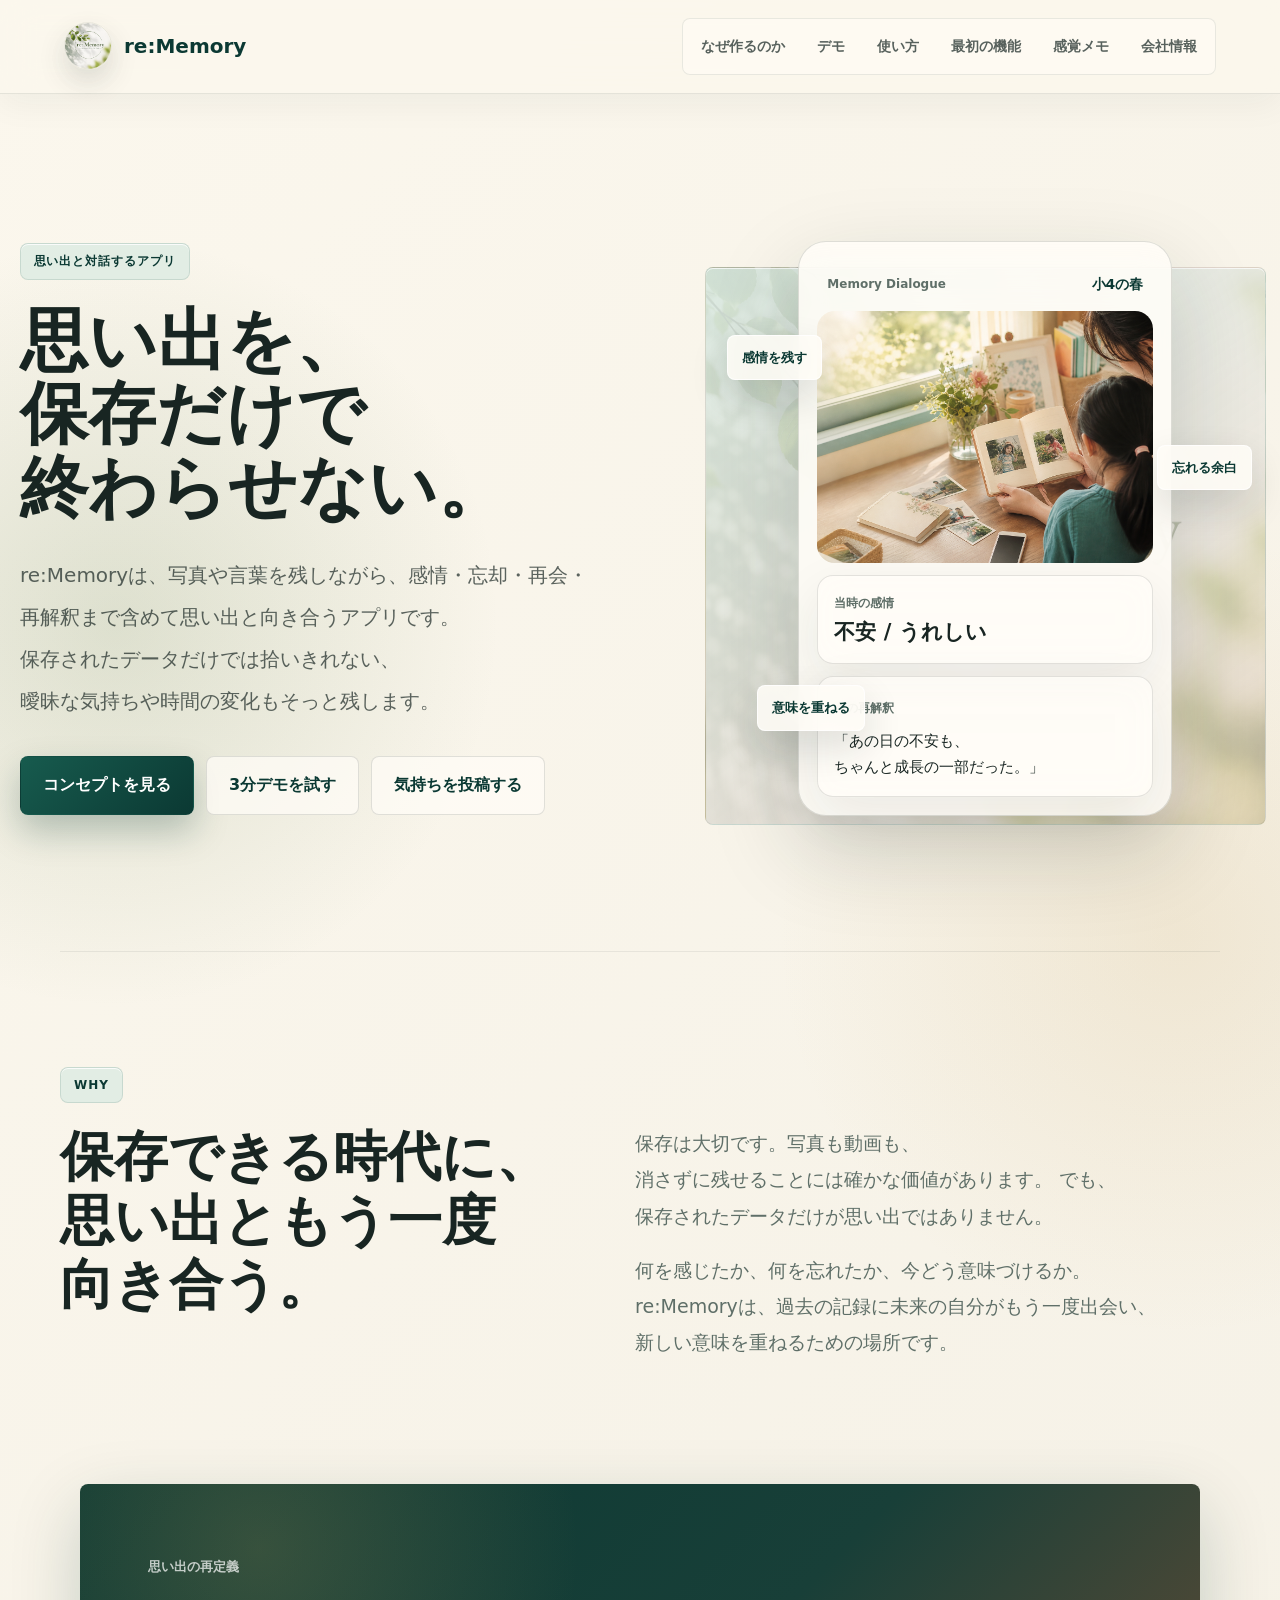
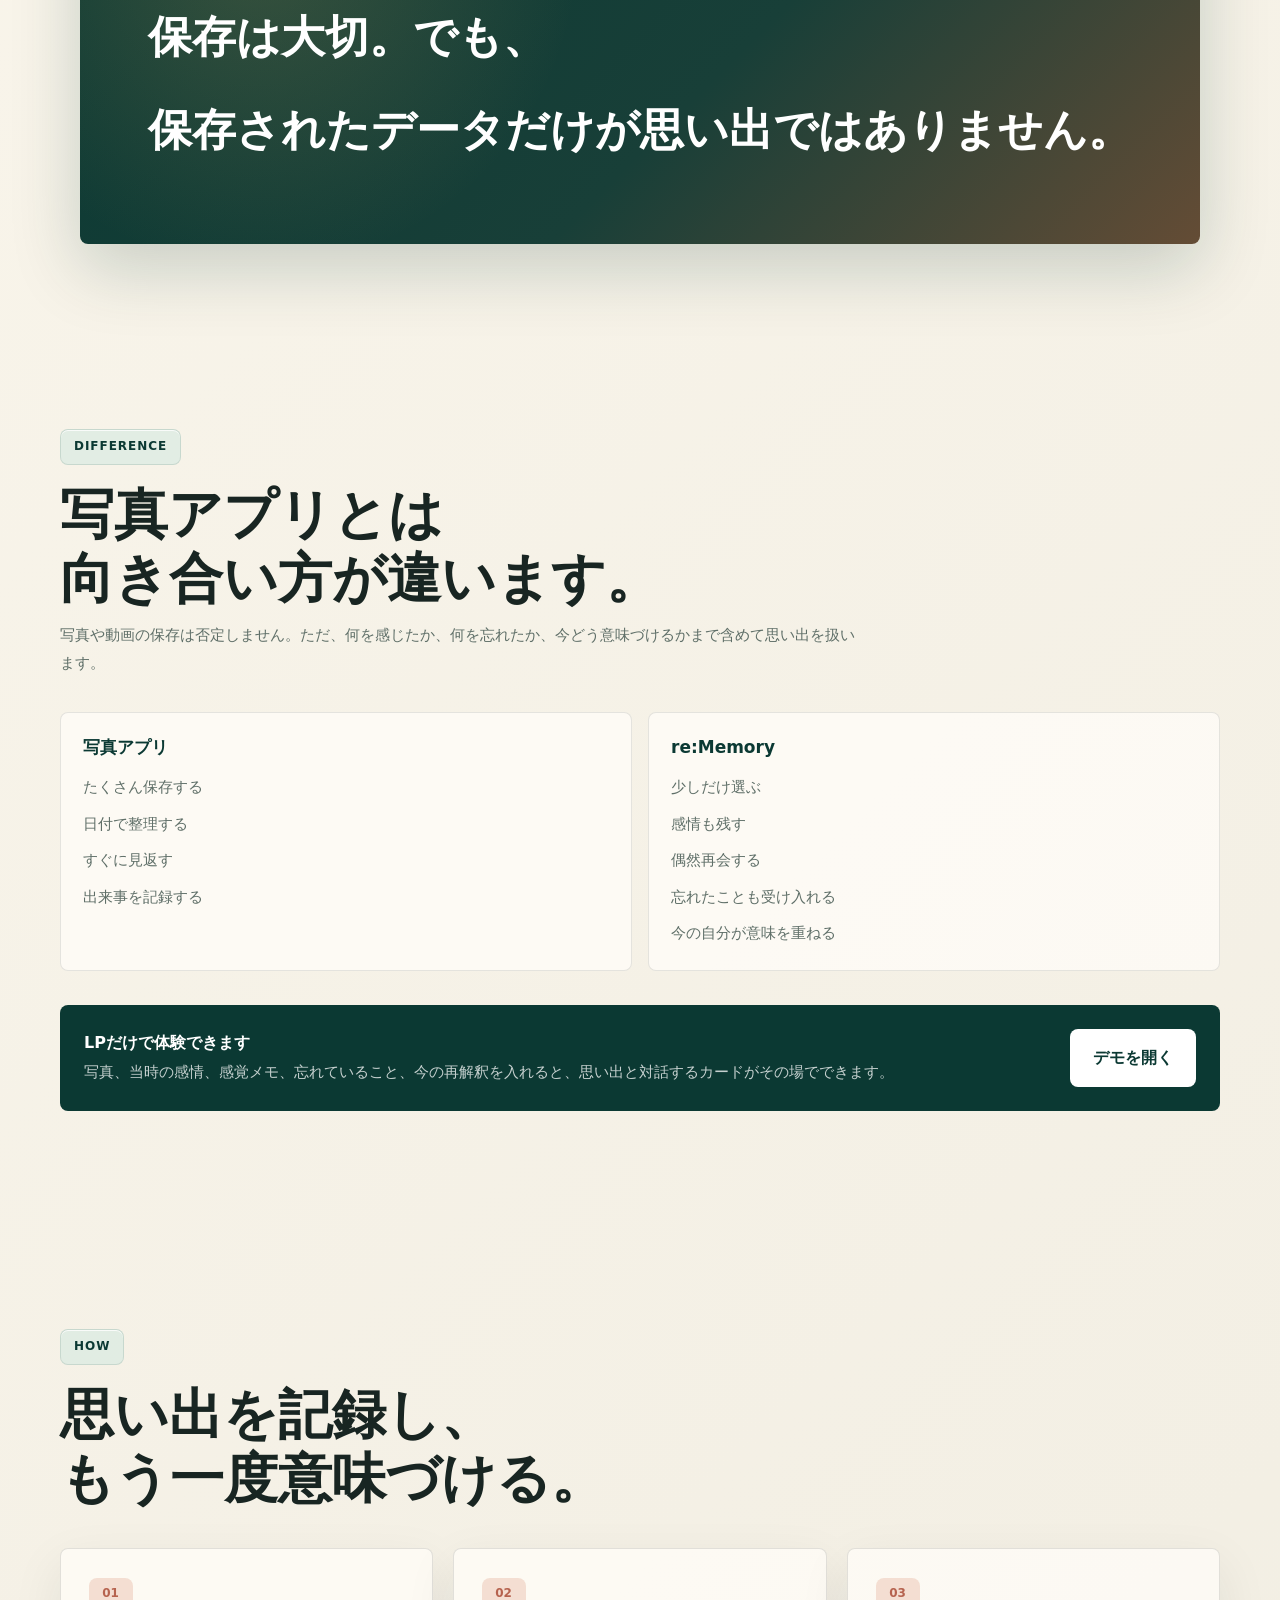
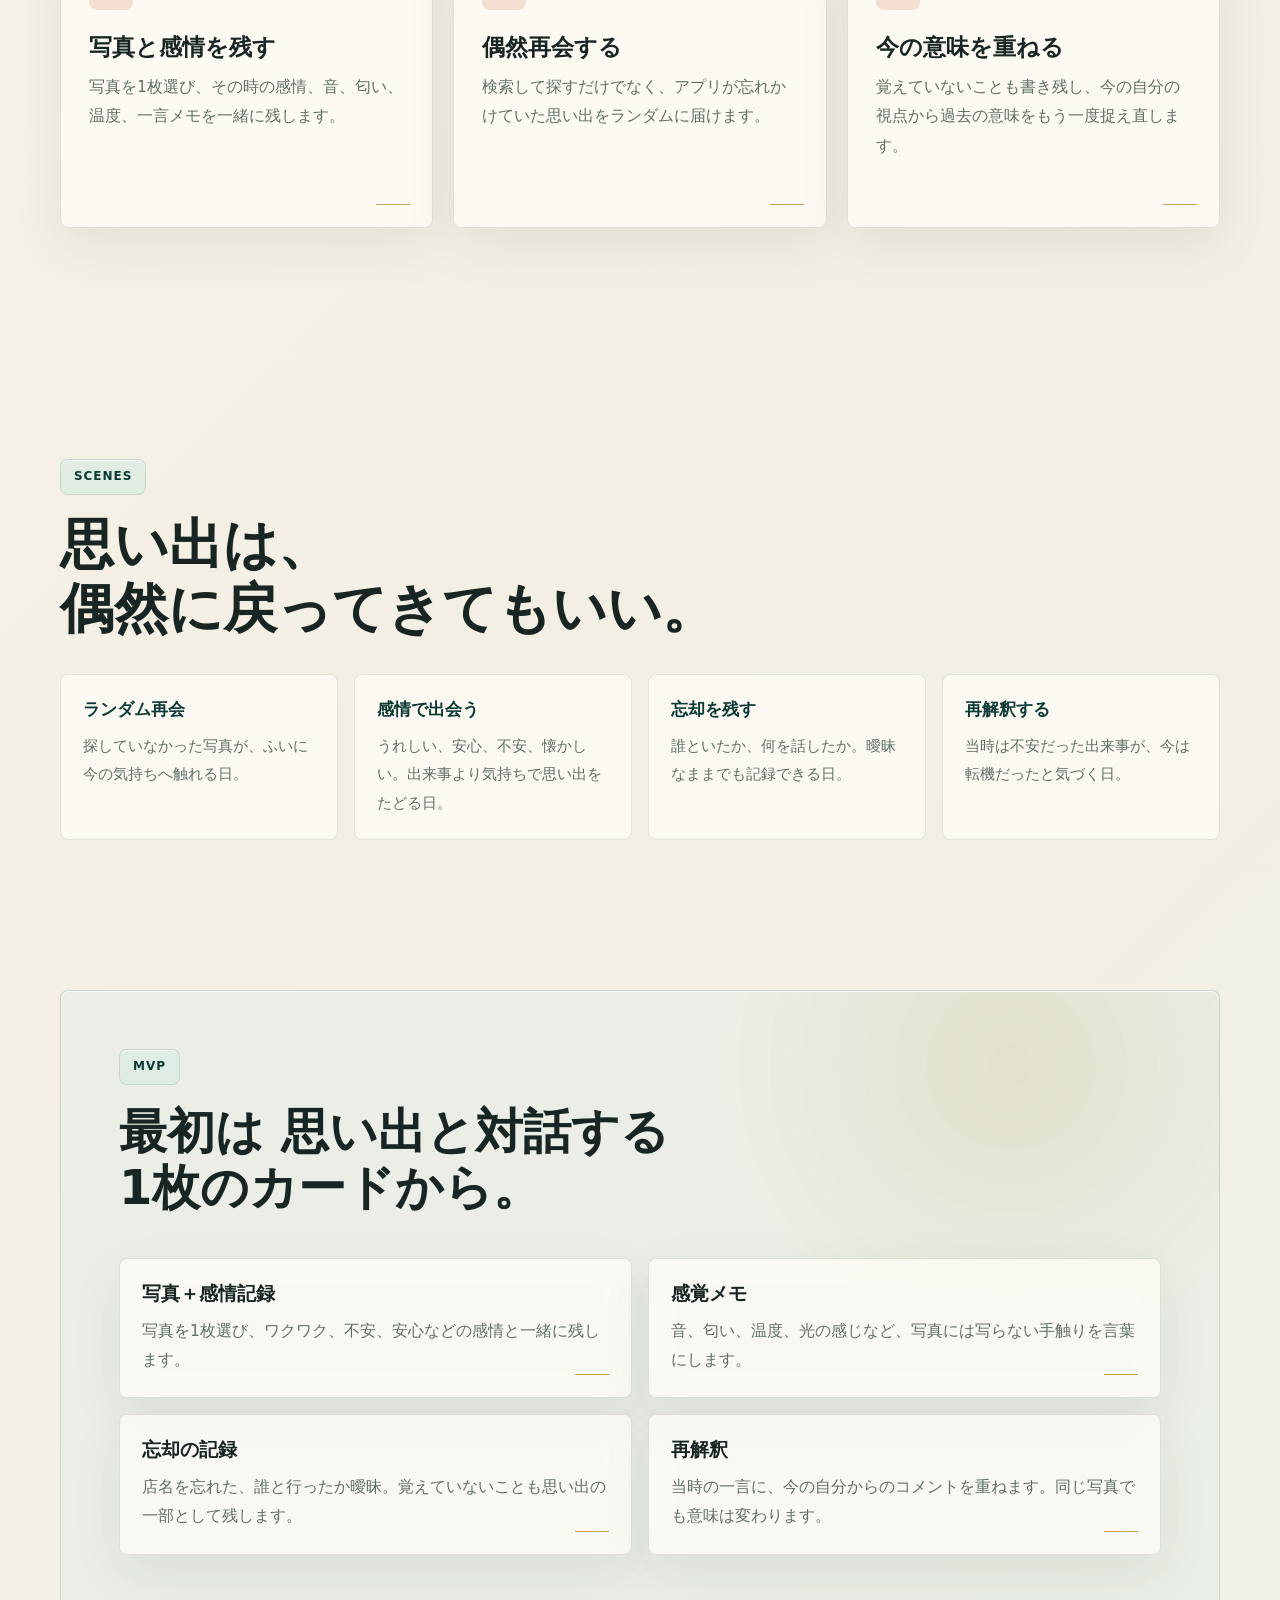
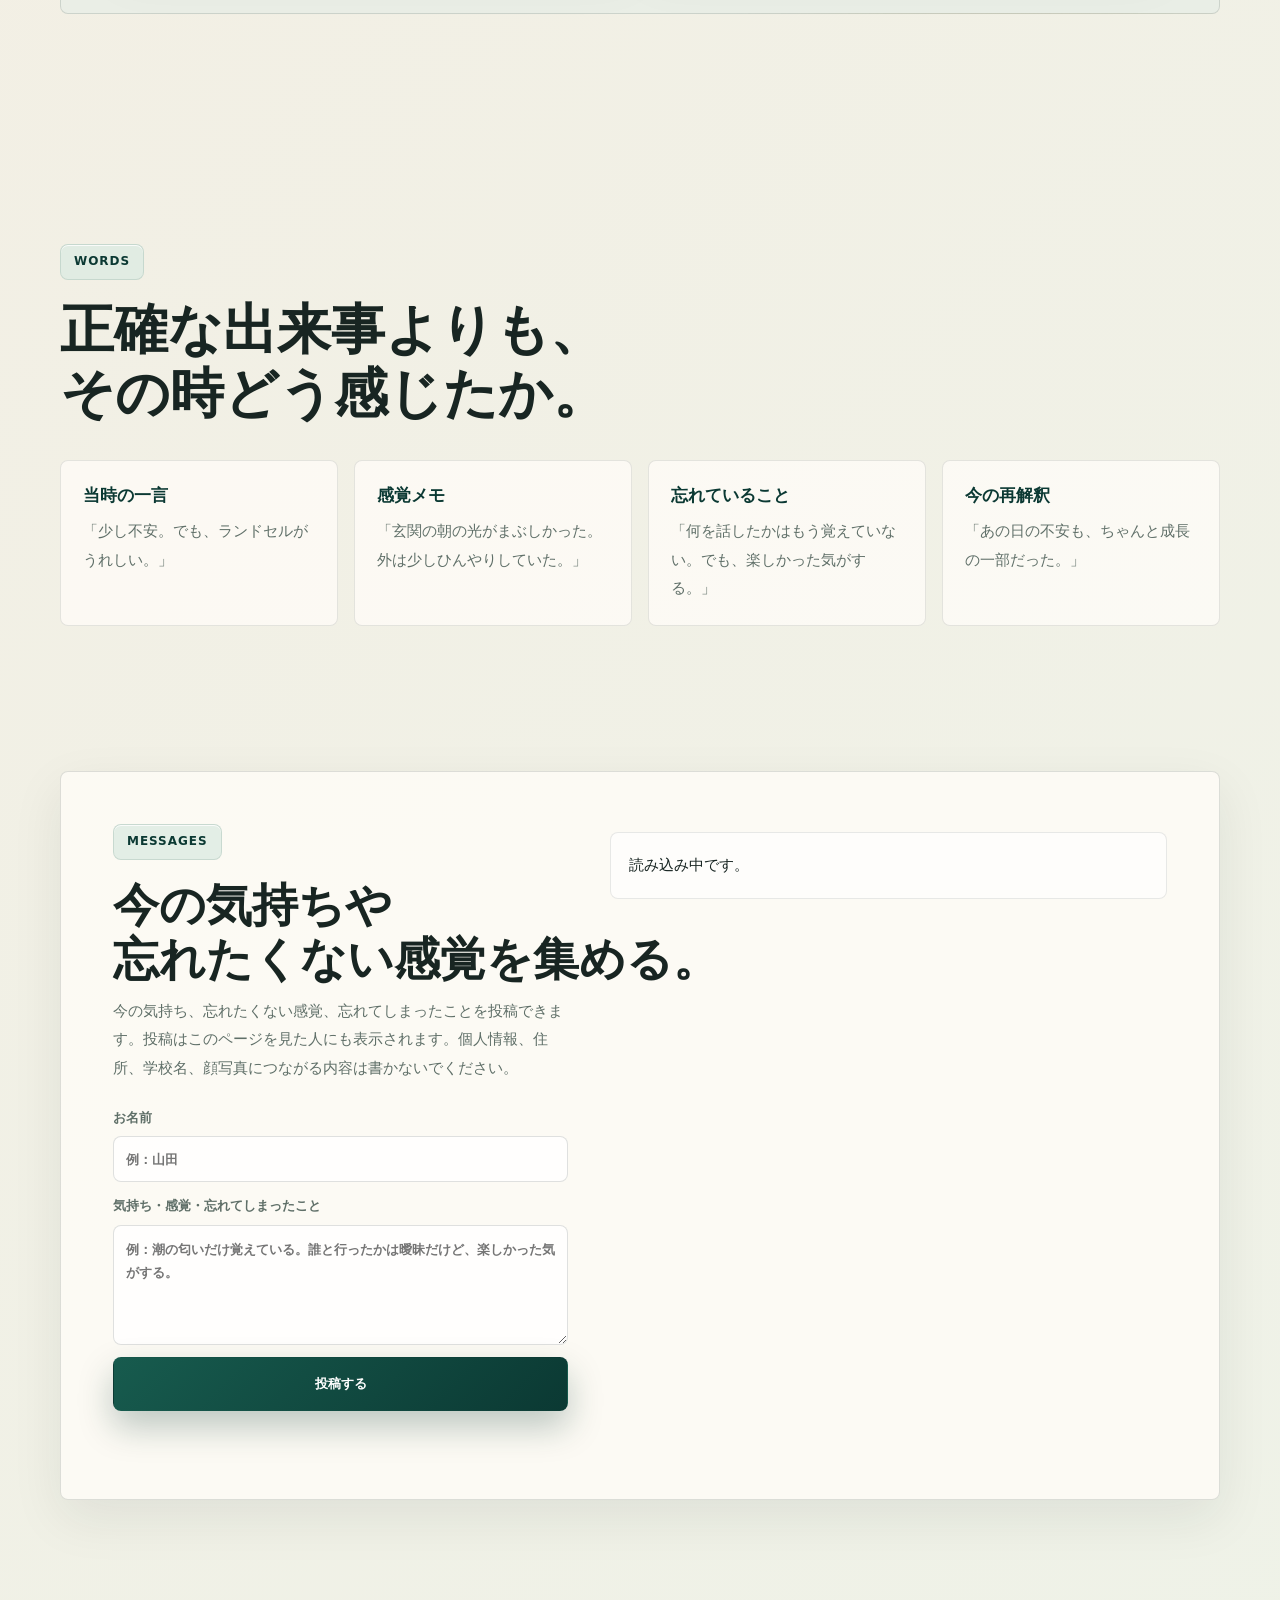
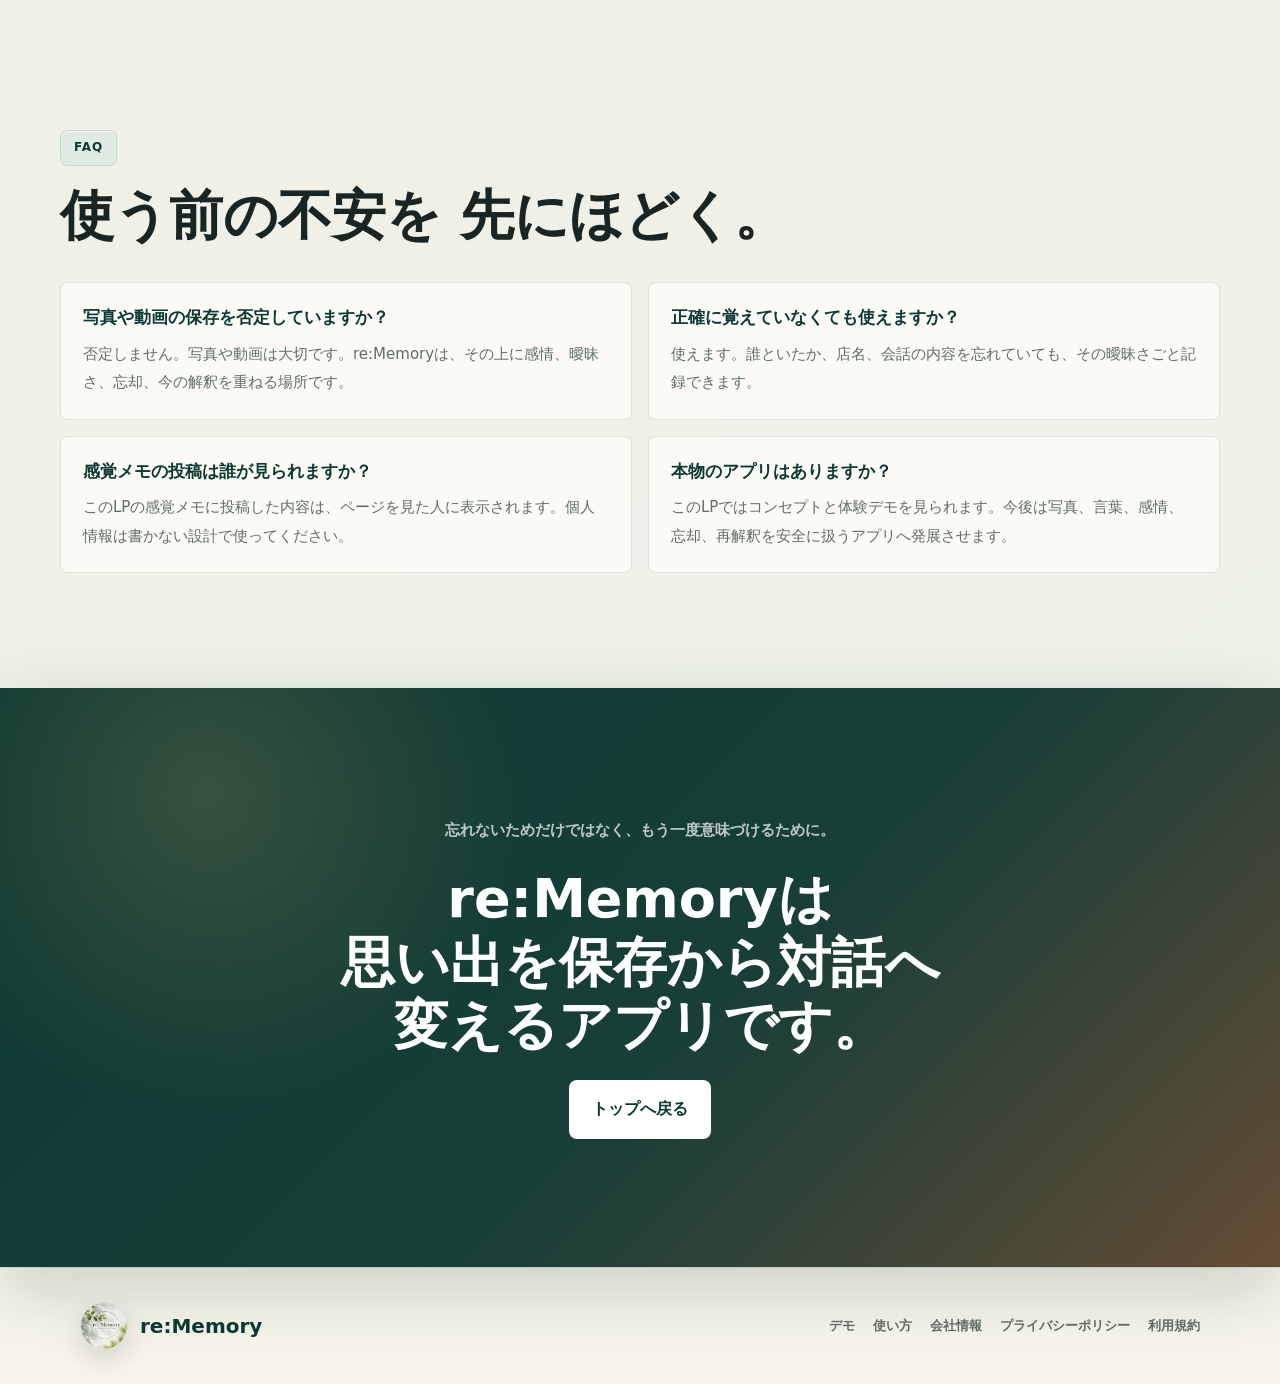
==== commit 3880ef33: "Update LP concept and memory notes" ====
--- a/index.html
+++ b/index.html
@@ -3,13 +3,13 @@
   <head>
     <meta charset="utf-8">
     <meta name="viewport" content="width=device-width, initial-scale=1">
-    <title>re:Memory | 思い出を、未来でひらく。</title>
+    <title>re:Memory | 思い出を、保存だけで終わらせない。</title>
     <meta
       name="description"
-      content="re:Memoryは、親子の写真や言葉をいったん眠らせ、未来の節目に届ける思い出アプリです。"
+      content="re:Memoryは、写真や言葉を残しながら、感情・忘却・再会・再解釈まで含めて思い出と向き合うアプリです。"
     >
-    <meta property="og:title" content="re:Memory | 思い出を、未来でひらく。">
-    <meta property="og:description" content="親子の写真や言葉をいったん眠らせ、未来の節目にもう一度出会うための思い出アプリです。">
+    <meta property="og:title" content="re:Memory | 思い出を、保存だけで終わらせない。">
+    <meta property="og:description" content="写真や言葉を残しながら、感情・忘却・再会・再解釈まで含めて思い出と向き合うアプリです。">
     <meta property="og:type" content="website">
     <meta property="og:image" content="./assets/memory-hero.png">
     <meta name="twitter:card" content="summary_large_image">
@@ -164,6 +164,11 @@
   letter-spacing: 0;
 }
 
+.hero h1 {
+  max-width: 620px;
+  font-size: clamp(44px, 5.6vw, 68px);
+}
+
 .lead {
   max-width: 660px;
   margin-top: 28px;
@@ -857,7 +862,7 @@
         <a href="demo.html">デモ</a>
         <a href="guide.html">使い方</a>
         <a href="#mvp">最初の機能</a>
-        <a href="#messages">掲示板</a>
+        <a href="#messages">感覚メモ</a>
         <a href="company.html">会社情報</a>
       </nav>
     </header>
@@ -865,40 +870,40 @@
     <main id="top">
       <section class="hero">
         <div class="hero-copy">
-          <p class="tagline">親子のための思い出アプリ</p>
-          <h1>思い出を、未来でひらく。</h1>
+          <p class="tagline">思い出と対話するアプリ</p>
+          <h1>思い出を、<br>保存だけで<br>終わらせない。</h1>
           <p class="lead">
-            re:Memoryは写真や動画をすぐに見返すための場所ではありません。
-            親子の記録をいったん眠らせ、忘れた頃にもう一度出会うためのアプリです。
+            re:Memoryは、写真や言葉を残しながら、感情・忘却・再会・再解釈まで含めて思い出と向き合うアプリです。
+            保存されたデータだけでは拾いきれない、曖昧な気持ちや時間の変化もそっと残します。
           </p>
           <div class="actions">
             <a class="button primary" href="#why">コンセプトを見る</a>
             <a class="button ghost" href="demo.html">3分デモを試す</a>
-            <a class="button ghost" href="#messages">ひとことを投稿する</a>
+            <a class="button ghost" href="#messages">気持ちを投稿する</a>
           </div>
         </div>
 
         <div class="app-preview" aria-label="re:Memoryのアプリ画面イメージ">
           <div class="phone">
             <div class="phone-top">
-              <span>Memory Capsule</span>
+              <span>Memory Dialogue</span>
               <strong>小4の春</strong>
             </div>
             <div class="photo-card">
               <img src="[data-uri]